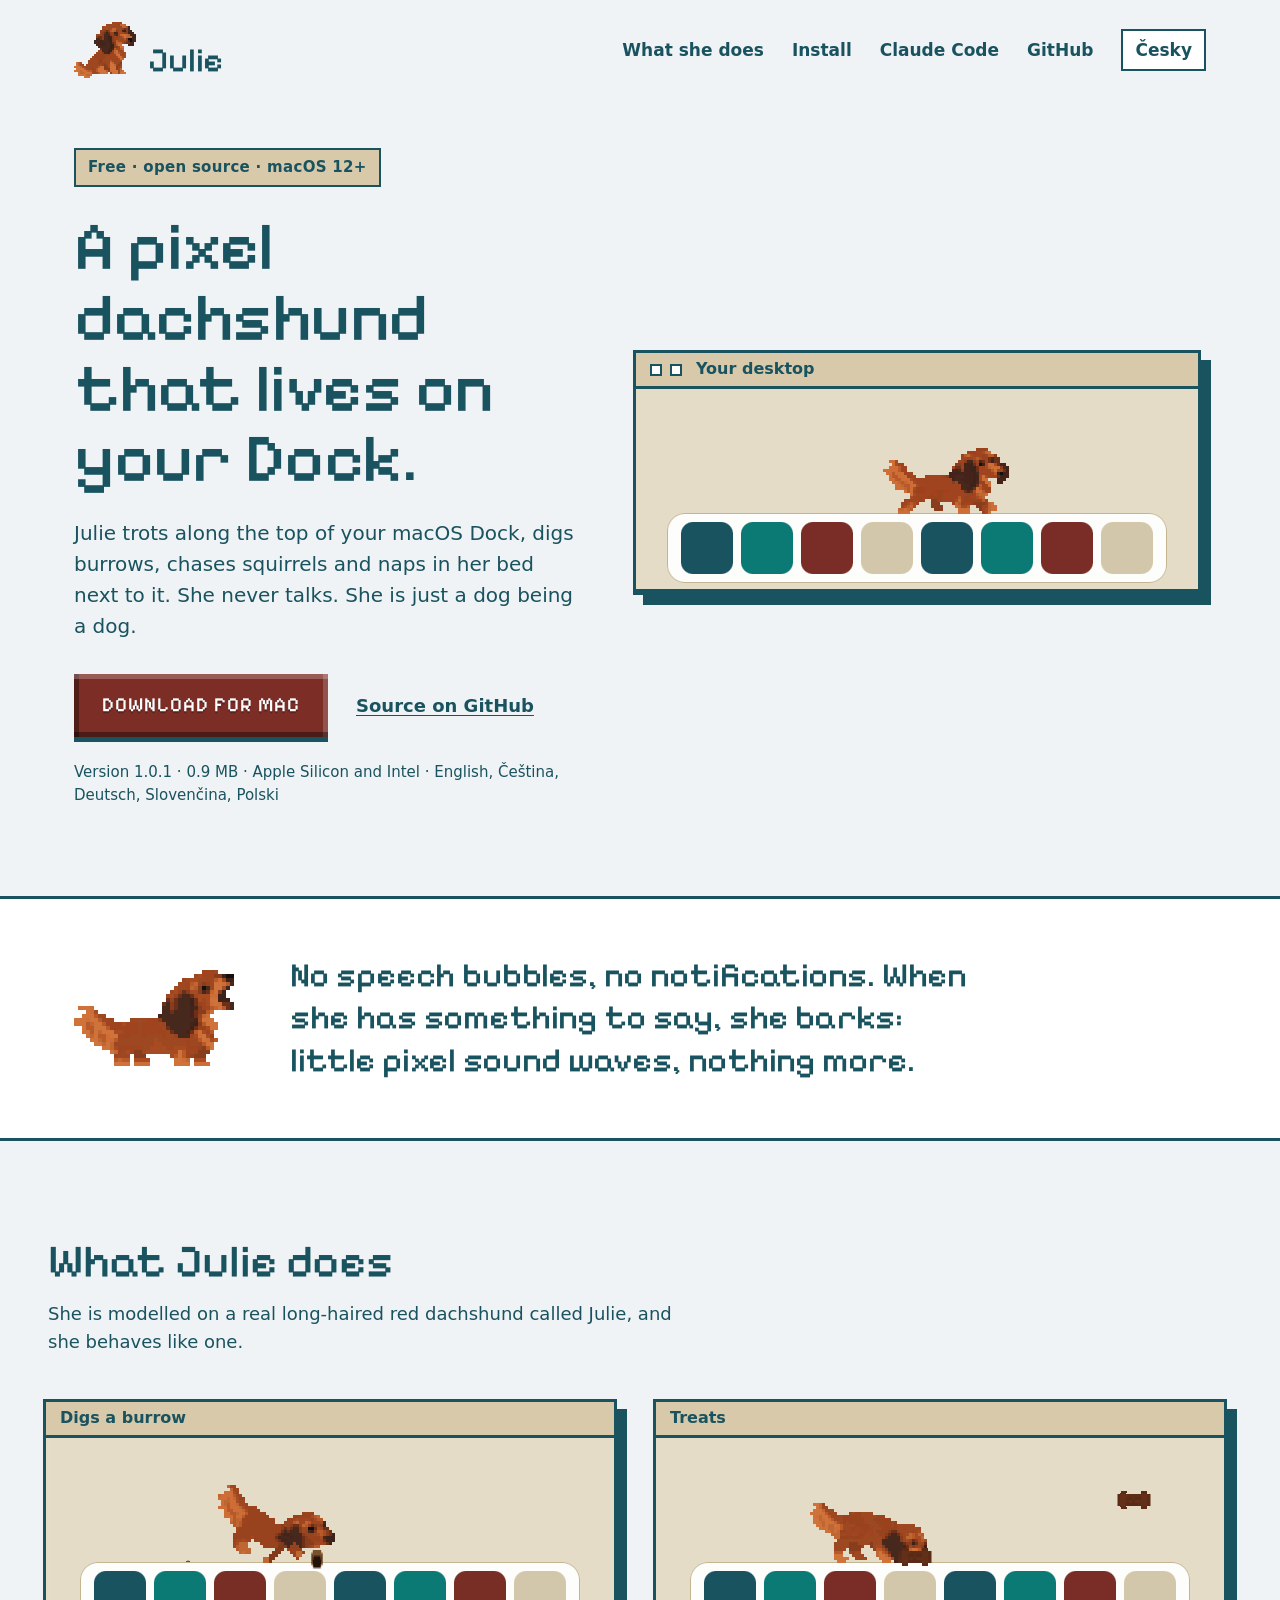
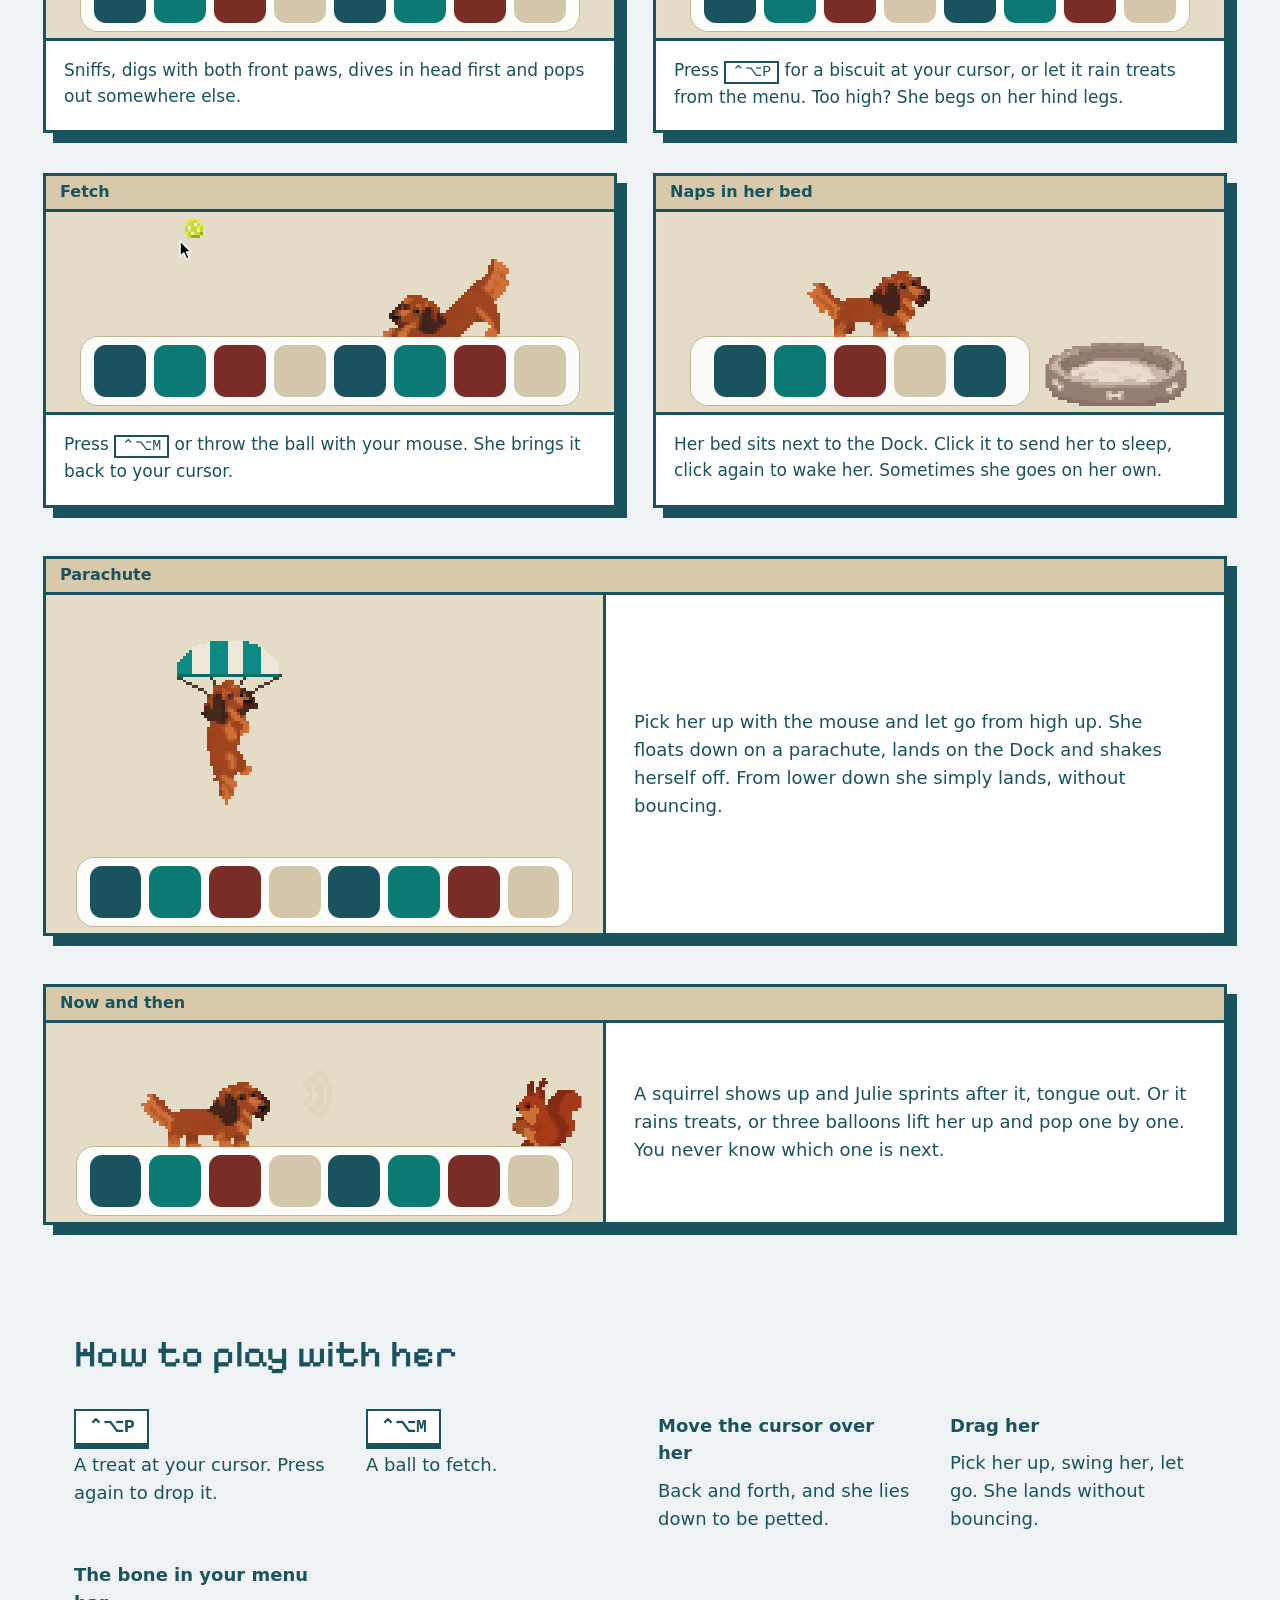
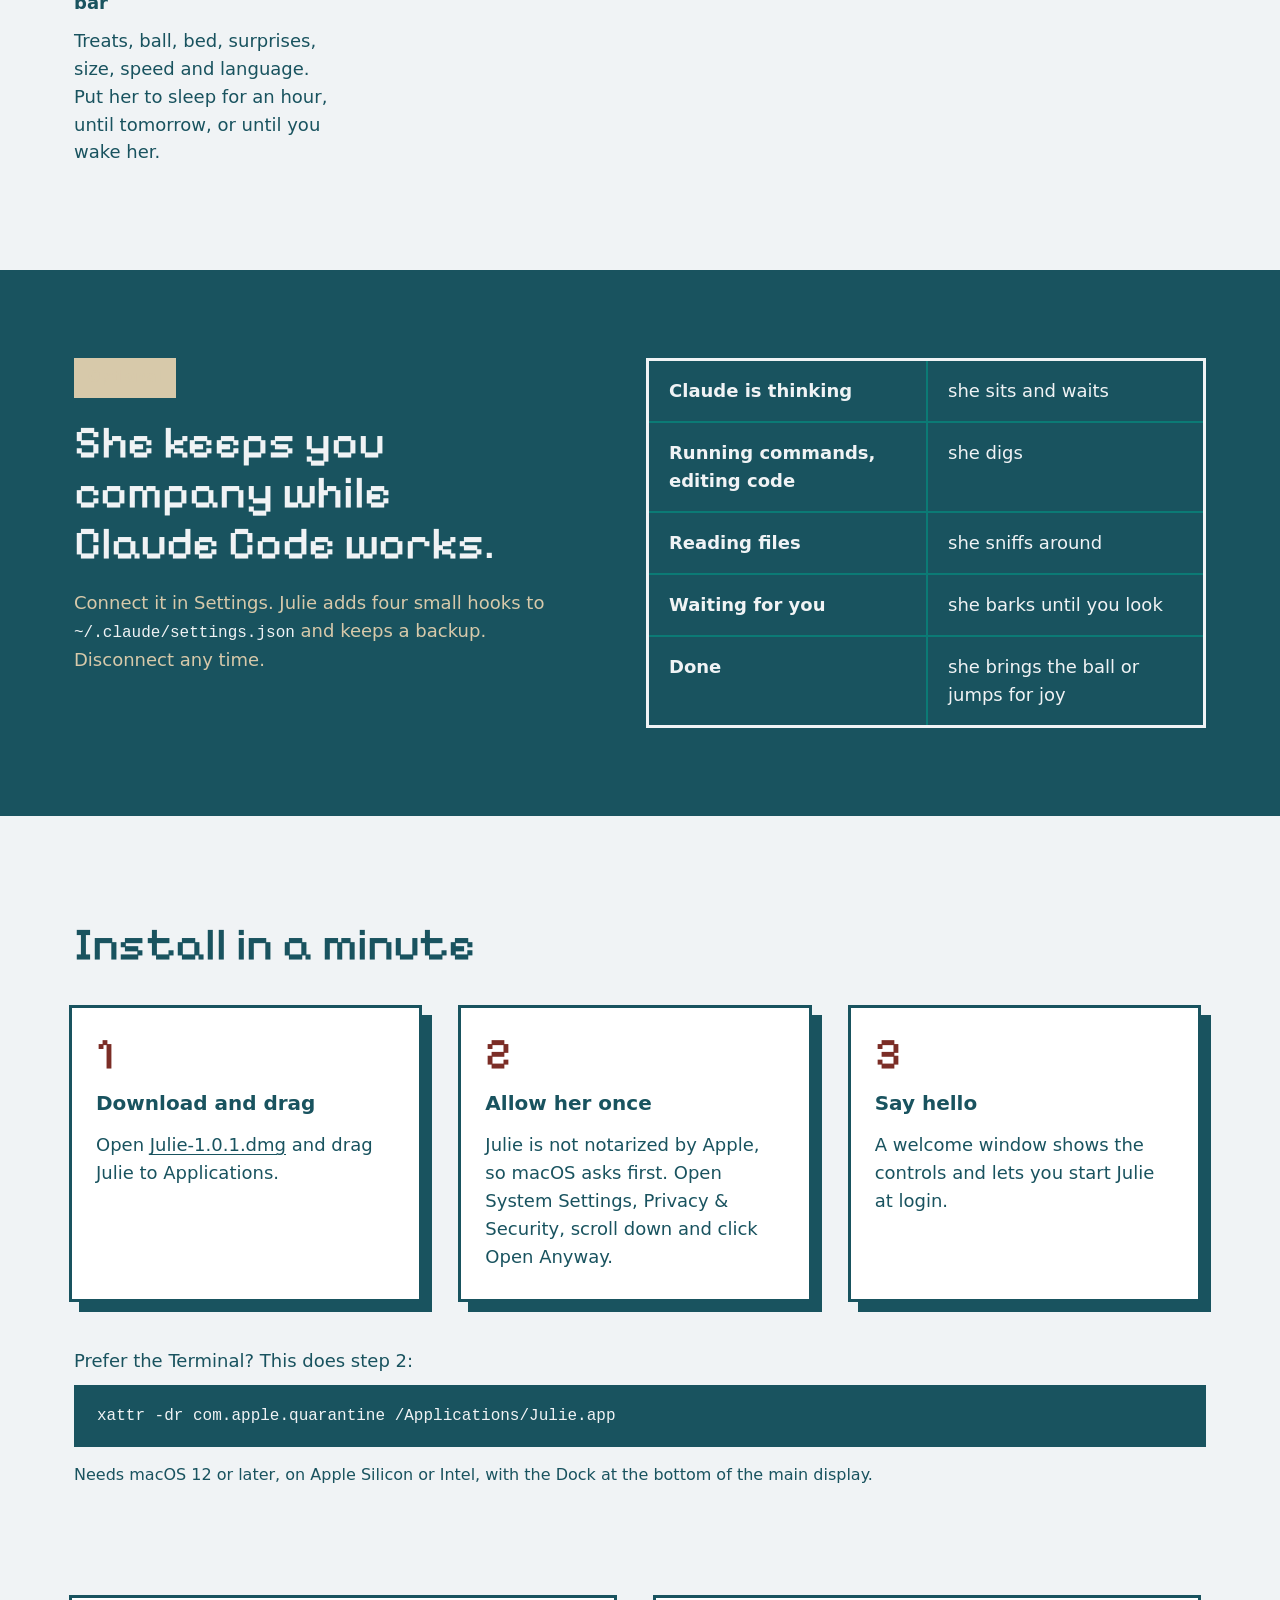
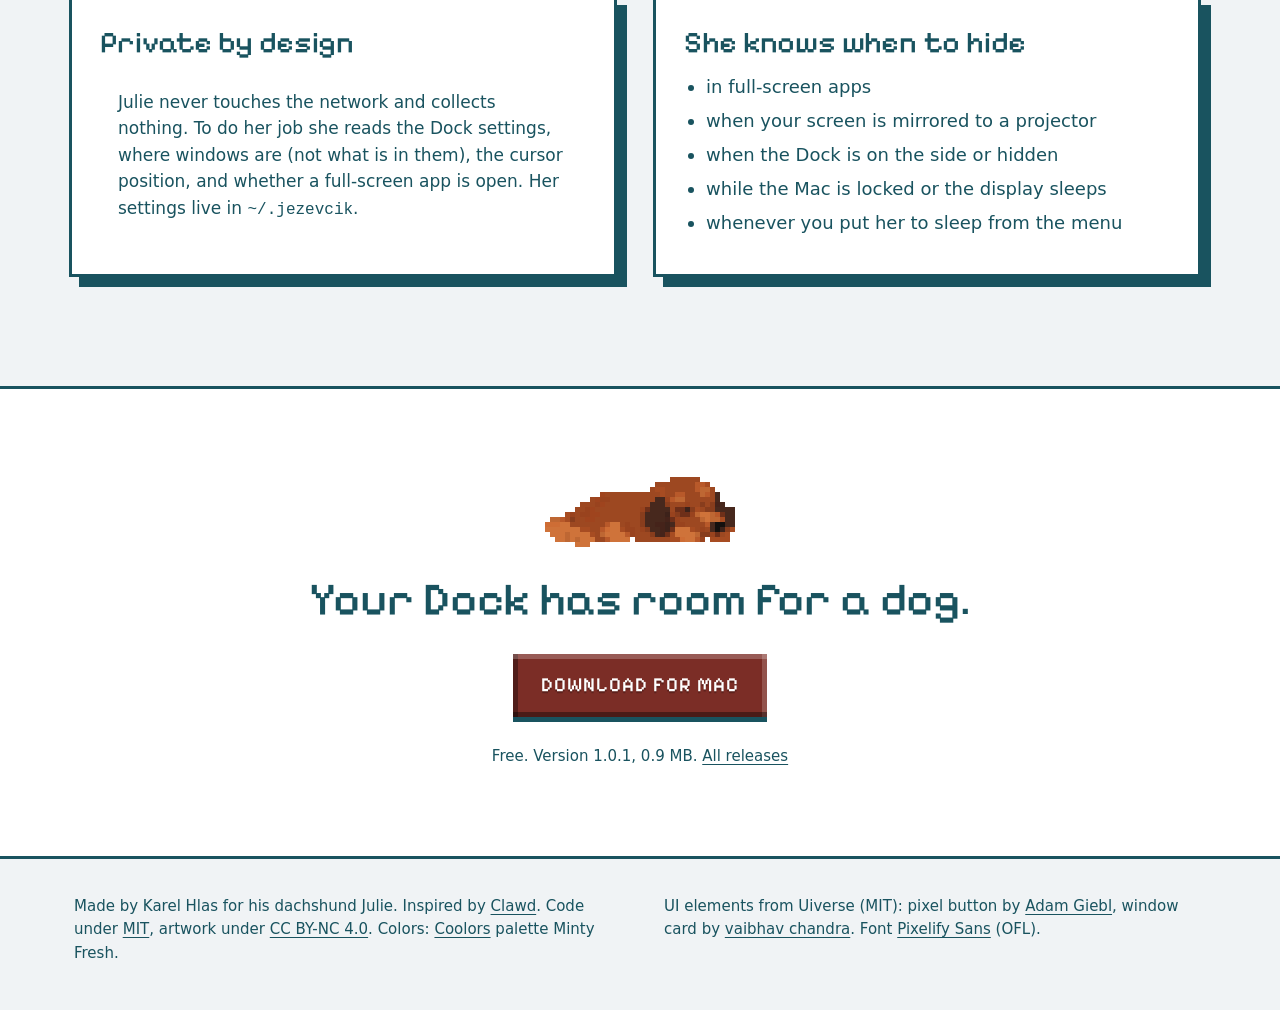
==== docs/index.html @ 5e0a9128 "Web Julie na GitHub Pages: anglicka a ceska stranka v docs/ - docs/index.html (EN) a docs/cs/index.h" ====
<!doctype html>
<html lang="en">
<head>
<meta charset="utf-8">
<meta name="viewport" content="width=device-width, initial-scale=1">
<title>Julie – a free pixel dachshund desktop pet for your Mac Dock</title>
<meta name="description" content="Julie is a free, open-source desktop pet for macOS: a pixel-art dachshund who walks on your Dock, digs burrows, fetches, chases squirrels and naps in her bed. Reacts to Claude Code. 0.9 MB, no network.">
<link rel="canonical" href="https://hlaska18.github.io/Julie/">
<link rel="alternate" hreflang="en" href="https://hlaska18.github.io/Julie/">
<link rel="alternate" hreflang="cs" href="https://hlaska18.github.io/Julie/cs/">
<link rel="alternate" hreflang="x-default" href="https://hlaska18.github.io/Julie/">
<meta name="theme-color" content="#F0F3F5">
<link rel="icon" type="image/png" sizes="32x32" href="img/favicon-32.png">
<link rel="apple-touch-icon" href="img/apple-touch-icon.png">
<meta property="og:type" content="website">
<meta property="og:site_name" content="Julie">
<meta property="og:title" content="Julie – a pixel dachshund that lives on your Dock">
<meta property="og:description" content="A free desktop pet for macOS. She walks on your Dock, digs burrows, fetches and naps in her bed. She never talks.">
<meta property="og:url" content="https://hlaska18.github.io/Julie/">
<meta property="og:image" content="https://hlaska18.github.io/Julie/img/og.png">
<meta property="og:image:width" content="1200">
<meta property="og:image:height" content="630">
<meta property="og:image:alt" content="Julie, a red pixel-art dachshund, standing on a Mac Dock">
<meta property="og:locale" content="en_US">
<meta property="og:locale:alternate" content="cs_CZ">
<meta name="twitter:card" content="summary_large_image">
<link rel="preload" href="fonts/PixelifySans-Medium.ttf" as="font" type="font/ttf" crossorigin>
<link rel="stylesheet" href="styl.css">
<script type="application/ld+json">
{
  "@context": "https://schema.org",
  "@type": "SoftwareApplication",
  "name": "Julie",
  "description": "A free, open-source pixel-art dachshund desktop pet that walks on the macOS Dock.",
  "applicationCategory": "DesktopEnhancementApplication",
  "operatingSystem": "macOS 12 or later",
  "softwareVersion": "1.0.1",
  "fileSize": "0.9 MB",
  "downloadUrl": "https://github.com/hlaska18/Julie/releases/latest/download/Julie-1.0.1.dmg",
  "url": "https://hlaska18.github.io/Julie/",
  "image": "https://hlaska18.github.io/Julie/img/og.png",
  "screenshot": "https://hlaska18.github.io/Julie/ukazky/chuze.png",
  "inLanguage": ["en", "cs", "de", "sk", "pl"],
  "license": "https://opensource.org/licenses/MIT",
  "isAccessibleForFree": true,
  "offers": { "@type": "Offer", "price": "0", "priceCurrency": "USD" },
  "author": { "@type": "Person", "name": "Karel Hlas" },
  "codeRepository": "https://github.com/hlaska18/Julie"
}
</script>
</head>
<body>
<a class="skip" href="#main">Skip to content</a>

<header class="wrap top">
<a class="logo" href="./" aria-label="Julie – home">
<img class="px" src="img/sedi.png" alt="" width="62" height="56">
<span>Julie</span>
</a>
<nav class="nav" aria-label="Main">
<a href="#features">What she does</a>
<a href="#install">Install</a>
<a href="#claude-code">Claude Code</a>
<a href="https://github.com/hlaska18/Julie">GitHub</a>
<a class="lang" href="cs/" hreflang="cs" lang="cs">Česky</a>
</nav>
</header>

<main id="main">

<section class="wrap hero">
<div class="hero-text">
<p class="chip">Free · open source · macOS 12+</p>
<h1>A pixel dachshund that lives on your Dock.</h1>
<p class="lead">Julie trots along the top of your macOS Dock, digs burrows, chases squirrels and naps in her bed next to it. She never talks. She is just a dog being a dog.</p>
<div class="actions">
<a class="px-btn" href="https://github.com/hlaska18/Julie/releases/latest/download/Julie-1.0.1.dmg">Download for Mac</a>
<a href="https://github.com/hlaska18/Julie"><b>Source on GitHub</b></a>
</div>
<p class="meta">Version 1.0.1 · 0.9 MB · Apple Silicon and Intel · English, Čeština, Deutsch, Slovenčina, Polski</p>
</div>
<div class="hero-art">
<div class="win">
<div class="bar"><i></i><i></i><span>Your desktop</span></div>
<div class="shot">
<picture>
<source srcset="ukazky/chuze.png" media="(prefers-reduced-motion: reduce)">
<img class="px" src="ukazky/chuze.gif" width="560" height="200" alt="Julie, a red pixel-art dachshund, walks along the top of the Dock, sniffs, barks, sits and stretches">
</picture>
</div>
</div>
</div>
</section>

<section class="strip" aria-label="She never talks">
<div class="wrap">
<img class="px" src="img/stekot.png" alt="" width="160" height="96">
<p>No speech bubbles, no notifications. When she has something to say, she barks: little pixel sound waves, nothing more.</p>
</div>
</section>

<section id="features" class="wrap wide features">
<h2>What Julie does</h2>
<p class="intro">She is modelled on a real long-haired red dachshund called Julie, and she behaves like one.</p>

<div class="grid2">
<article class="win">
<h3 class="bar">Digs a burrow</h3>
<div class="shot">
<picture>
<source srcset="ukazky/nora.png" media="(prefers-reduced-motion: reduce)">
<img class="px" src="ukazky/nora.gif" width="560" height="200" loading="lazy" alt="Julie sniffs the Dock, digs a hole, dives in head first and comes out of a new hole further along">
</picture>
</div>
<p>Sniffs, digs with both front paws, dives in head first and pops out somewhere else.</p>
</article>

<article class="win">
<h3 class="bar">Treats</h3>
<div class="shot">
<picture>
<source srcset="ukazky/pamlsky.png" media="(prefers-reduced-motion: reduce)">
<img class="px" src="ukazky/pamlsky.gif" width="560" height="200" loading="lazy" alt="Bone-shaped dog biscuits fall onto the Dock and Julie runs from one to the next, eating them">
</picture>
</div>
<p>Press <kbd>⌃⌥P</kbd> for a biscuit at your cursor, or let it rain treats from the menu. Too high? She begs on her hind legs.</p>
</article>

<article class="win">
<h3 class="bar">Fetch</h3>
<div class="shot">
<picture>
<source srcset="ukazky/micek.png" media="(prefers-reduced-motion: reduce)">
<img class="px" src="ukazky/micek.gif" width="560" height="200" loading="lazy" alt="A tennis ball is thrown from the cursor; Julie bows to play, chases it and carries it back under the cursor">
</picture>
</div>
<p>Press <kbd>⌃⌥M</kbd> or throw the ball with your mouse. She brings it back to your cursor.</p>
</article>

<article class="win">
<h3 class="bar">Naps in her bed</h3>
<div class="shot">
<picture>
<source srcset="ukazky/pelisek.png" media="(prefers-reduced-motion: reduce)">
<img class="px" src="ukazky/pelisek.gif" width="560" height="200" loading="lazy" alt="Julie walks to her bed next to the Dock, sniffs it, turns, jumps in, curls up and later hops out and stretches">
</picture>
</div>
<p>Her bed sits next to the Dock. Click it to send her to sleep, click again to wake her. Sometimes she goes on her own.</p>
</article>
</div>

<article class="win row">
<h3 class="bar">Parachute</h3>
<div class="inner">
<div class="shot">
<picture>
<source srcset="ukazky/padak.png" media="(prefers-reduced-motion: reduce)">
<img class="px" src="ukazky/padak.gif" width="560" height="340" loading="lazy" alt="Julie floats down on a striped parachute, lands on the Dock and shakes herself off">
</picture>
</div>
<p>Pick her up with the mouse and let go from high up. She floats down on a parachute, lands on the Dock and shakes herself off. From lower down she simply lands, without bouncing.</p>
</div>
</article>

<article class="win row">
<h3 class="bar">Now and then</h3>
<div class="inner">
<div class="shot">
<picture>
<source srcset="ukazky/veverka.png" media="(prefers-reduced-motion: reduce)">
<img class="px" src="ukazky/veverka.gif" width="560" height="200" loading="lazy" alt="A squirrel appears at the end of the Dock; Julie barks and sprints after it with her tongue out">
</picture>
</div>
<p>A squirrel shows up and Julie sprints after it, tongue out. Or it rains treats, or three balloons lift her up and pop one by one. You never know which one is next.</p>
</div>
</article>
</section>

<section class="wrap play" aria-labelledby="play">
<h2 id="play">How to play with her</h2>
<dl class="keys">
<div><dt><kbd>⌃⌥P</kbd></dt><dd>A treat at your cursor. Press again to drop it.</dd></div>
<div><dt><kbd>⌃⌥M</kbd></dt><dd>A ball to fetch.</dd></div>
<div><dt>Move the cursor over her</dt><dd>Back and forth, and she lies down to be petted.</dd></div>
<div><dt>Drag her</dt><dd>Pick her up, swing her, let go. She lands without bouncing.</dd></div>
<div><dt>The bone in your menu bar</dt><dd>Treats, ball, bed, surprises, size, speed and language. Put her to sleep for an hour, until tomorrow, or until you wake her.</dd></div>
</dl>
</section>

<section id="claude-code" class="claude">
<div class="wrap">
<div class="text">
<p class="chip">Optional</p>
<h2>She keeps you company while Claude Code works.</h2>
<p>Connect it in Settings. Julie adds four small hooks to <code>~/.claude/settings.json</code> and keeps a backup. Disconnect any time.</p>
</div>
<dl>
<dt>Claude is thinking</dt><dd>she sits and waits</dd>
<dt>Running commands, editing code</dt><dd>she digs</dd>
<dt>Reading files</dt><dd>she sniffs around</dd>
<dt>Waiting for you</dt><dd>she barks until you look</dd>
<dt>Done</dt><dd>she brings the ball or jumps for joy</dd>
</dl>
</div>
</section>

<section id="install" class="wrap install">
<h2>Install in a minute</h2>
<ol class="steps">
<li class="win"><b>1</b><strong>Download and drag</strong><span>Open <a href="https://github.com/hlaska18/Julie/releases/latest/download/Julie-1.0.1.dmg">Julie-1.0.1.dmg</a> and drag Julie to Applications.</span></li>
<li class="win"><b>2</b><strong>Allow her once</strong><span>Julie is not notarized by Apple, so macOS asks first. Open System Settings, Privacy &amp; Security, scroll down and click Open Anyway.</span></li>
<li class="win"><b>3</b><strong>Say hello</strong><span>A welcome window shows the controls and lets you start Julie at login.</span></li>
</ol>
<p class="note">Prefer the Terminal? This does step 2:</p>
<pre><code>xattr -dr com.apple.quarantine /Applications/Julie.app</code></pre>
<p class="small">Needs macOS 12 or later, on Apple Silicon or Intel, with the Dock at the bottom of the main display.</p>
</section>

<section class="wrap facts" aria-label="Privacy and hiding">
<div class="win">
<h2>Private by design</h2>
<p>Julie never touches the network and collects nothing. To do her job she reads the Dock settings, where windows are (not what is in them), the cursor position, and whether a full-screen app is open. Her settings live in <code>~/.jezevcik</code>.</p>
</div>
<div class="win">
<h2>She knows when to hide</h2>
<ul>
<li>in full-screen apps</li>
<li>when your screen is mirrored to a projector</li>
<li>when the Dock is on the side or hidden</li>
<li>while the Mac is locked or the display sleeps</li>
<li>whenever you put her to sleep from the menu</li>
</ul>
</div>
</section>

<section class="final" aria-labelledby="final">
<div class="wrap">
<img class="px" src="img/spi.png" alt="" width="190" height="70">
<h2 id="final">Your Dock has room for a dog.</h2>
<a class="px-btn" href="https://github.com/hlaska18/Julie/releases/latest/download/Julie-1.0.1.dmg">Download for Mac</a>
<p>Free. Version 1.0.1, 0.9 MB. <a href="https://github.com/hlaska18/Julie/releases">All releases</a></p>
</div>
</section>

</main>

<footer>
<div class="wrap">
<p>Made by Karel Hlas for his dachshund Julie. Inspired by <a href="https://github.com/zlaxrr/clawd-pet">Clawd</a>. Code under <a href="https://github.com/hlaska18/Julie/blob/main/LICENSE">MIT</a>, artwork under <a href="https://github.com/hlaska18/Julie/blob/main/art/LICENSE">CC BY-NC 4.0</a>. Colors: <a href="https://coolors.co">Coolors</a> palette Minty Fresh.</p>
<p>UI elements from Uiverse (MIT): pixel button by <a href="https://uiverse.io/adamgiebl/young-crab-50">Adam Giebl</a>, window card by <a href="https://uiverse.io/vaibhavchandranv/swift-ladybug-51">vaibhav chandra</a>. Font <a href="https://github.com/eifetx/Pixelify-Sans">Pixelify Sans</a> (OFL).</p>
</div>
</footer>
</body>
</html>
---- docs/styl.css ----
/* Julie – web (GitHub Pages). Barvy: paleta Minty Fresh z coolors.co.
   Pixelové tlačítko podle „young-crab-50“ od Adama Giebla, okna podle „swift-ladybug-51“
   od vaibhava chandry (obojí Uiverse.io, licence MIT). */
@font-face {
  font-family: "Pixelify Sans";
  src: url("fonts/PixelifySans-Medium.ttf") format("truetype");
  font-weight: 400 700;
  font-display: swap;
}
:root {
  --ground: #F0F3F5;
  --paper: #FFFFFF;
  --ink: #19535F;
  --accent: #7B2D26;
  --sand: #D7C9AA;
  --scene: #E6DDC8;
  --teal: #0B7A75;
  --band-ink: #F0F3F5;
  --pixel: "Pixelify Sans", ui-monospace, Menlo, monospace;
  --text: -apple-system, BlinkMacSystemFont, "Segoe UI", system-ui, Roboto, sans-serif;
  --mono: ui-monospace, "SF Mono", Menlo, Consolas, monospace;
}
* { box-sizing: border-box; }
html { scroll-behavior: smooth; }
body {
  margin: 0;
  background: var(--ground);
  color: var(--ink);
  font-family: var(--text);
  font-size: 18px;
  line-height: 1.55;
  -webkit-text-size-adjust: 100%;
}
a { color: var(--ink); text-underline-offset: 3px; }
a:hover { color: var(--accent); }
:focus-visible { outline: 3px solid var(--accent); outline-offset: 3px; }
img { max-width: 100%; }
.px { image-rendering: pixelated; image-rendering: crisp-edges; display: block; }
.wrap { max-width: 1180px; margin: 0 auto; padding-left: 24px; padding-right: 24px; }
.wide { max-width: 1232px; }
.pixel { font-family: var(--pixel); font-weight: 700; }
.skip { position: absolute; left: -9999px; top: 8px; background: var(--paper); padding: 8px 14px; border: 3px solid var(--ink); z-index: 10; }
.skip:focus { left: 8px; }

/* hlavička */
.top { display: flex; flex-wrap: wrap; align-items: center; justify-content: space-between; gap: 16px 32px; padding-top: 22px; padding-bottom: 22px; }
.logo { display: flex; align-items: flex-end; gap: 12px; text-decoration: none; }
.logo span { font-family: var(--pixel); font-size: 34px; line-height: 1; }
.nav { display: flex; flex-wrap: wrap; align-items: center; gap: 8px 28px; font-weight: 700; font-size: 17px; }
.nav a { text-decoration: none; }
.nav .lang { padding: 6px 12px; border: 2px solid var(--ink); background: var(--paper); }

/* úvod */
.hero { display: flex; flex-wrap: wrap; align-items: center; gap: 56px; padding-top: 48px; padding-bottom: 88px; }
.hero-text { flex: 1 1 420px; min-width: 0; display: flex; flex-direction: column; gap: 24px; }
.hero-art { flex: 1 1 480px; min-width: 0; }
.chip { margin: 0; align-self: flex-start; padding: 6px 12px; background: var(--sand); color: var(--ink); border: 2px solid var(--ink); font-weight: 700; font-size: 15px; letter-spacing: 0.3px; }
h1 { margin: 0; font-family: var(--pixel); font-weight: 700; font-size: clamp(40px, 6vw, 68px); line-height: 1.04; letter-spacing: -0.5px; text-wrap: balance; }
.lead { margin: 0; max-width: 34em; font-size: 20px; text-wrap: pretty; }
.actions { display: flex; flex-wrap: wrap; align-items: center; gap: 20px 28px; padding-top: 8px; }
.meta { margin: 0; font-size: 15px; }

/* pixelové tlačítko (Adam Giebl, Uiverse.io, MIT) */
a.px-btn, a.px-btn:hover { color: #fff; text-decoration: none; }
.px-btn {
  position: relative; z-index: 1; display: inline-flex; align-items: center; justify-content: center;
  padding: 16px 28px; background-color: var(--accent); color: #fff; text-shadow: 0 2px 0 rgb(0 0 0 / 25%);
  font-family: var(--pixel); font-weight: 700; font-size: 20px; letter-spacing: 1px; text-transform: uppercase;
  user-select: none; cursor: pointer; transition: all .7s cubic-bezier(0,.8,.26,.99);
}
.px-btn::before {
  position: absolute; pointer-events: none; inset: 0; content: ""; z-index: -1; background-color: var(--accent);
  box-shadow: 0 -5px rgb(0 0 0 / 40%) inset, 0 5px rgb(255 255 255 / 22%) inset, -5px 0 rgb(255 255 255 / 18%) inset, 5px 0 rgb(0 0 0 / 35%) inset;
  transition: .7s cubic-bezier(0,.8,.26,.99);
}
.px-btn::after { position: absolute; pointer-events: none; inset: 0; content: ""; box-shadow: 0 5px 0 0 var(--ink); transition: .7s cubic-bezier(0,.8,.26,.99); }
.px-btn:active { transform: translateY(5px); }
.px-btn:active::after { box-shadow: 0 0 0 0 var(--ink); }

/* okno s ostrým stínem (vaibhav chandra, Uiverse.io, MIT) */
.win { background: var(--paper); border: 3px solid var(--ink); box-shadow: 10px 10px 0 var(--ink); translate: -5px -5px; transition: all .3s ease; overflow: hidden; }
.win:hover { translate: 0 0; box-shadow: 5px 5px 0 var(--ink); }
.bar { margin: 0; min-height: 36px; display: flex; align-items: center; gap: 8px; padding: 0 14px; background: var(--sand); border-bottom: 3px solid var(--ink); font-size: 16px; font-weight: 700; }
.bar i { width: 12px; height: 12px; border: 2px solid var(--ink); background: var(--paper); }
.bar i + span { margin-left: 6px; }
.shot { background: var(--scene); }
.shot img { width: 100%; max-width: 560px; height: auto; margin: 0 auto; }
.win > .shot { border-bottom: 3px solid var(--ink); }
.win > p { margin: 0; padding: 16px 18px 20px; font-size: 17px; }
kbd { font-family: var(--mono); font-size: 15px; padding: 1px 6px; border: 2px solid var(--ink); background: var(--paper); white-space: nowrap; }

/* pruh „nemluví“ */
.strip { background: var(--paper); border-top: 3px solid var(--ink); border-bottom: 3px solid var(--ink); }
.strip .wrap { display: flex; flex-wrap: wrap; align-items: center; gap: 32px 56px; padding-top: 56px; padding-bottom: 56px; }
.strip p { margin: 0; flex: 1 1 420px; font-family: var(--pixel); font-weight: 500; font-size: clamp(24px, 3vw, 34px); line-height: 1.25; text-wrap: balance; }

/* sekce */
section h2 { margin: 0 0 12px; font-family: var(--pixel); font-weight: 700; font-size: clamp(32px, 4vw, 46px); line-height: 1.1; text-wrap: balance; }
.intro { margin: 0 0 48px; max-width: 36em; }
.features { padding-top: 96px; padding-bottom: 40px; }
.grid2 { display: grid; grid-template-columns: repeat(auto-fit, minmax(min(520px, 100%), 1fr)); gap: 40px 36px; }
.row { margin-top: 48px; }
.row .inner { display: flex; flex-wrap: wrap; align-items: stretch; }
.row .shot { flex: 0 1 560px; min-width: 0; border-right: 3px solid var(--ink); }
.row p { margin: 0; flex: 1 1 320px; padding: 28px; font-size: 18px; align-self: center; }

.play { padding-top: 64px; padding-bottom: 104px; }
.play h2 { font-size: clamp(28px, 3.4vw, 38px); margin-bottom: 36px; }
.keys { margin: 0; display: grid; grid-template-columns: repeat(auto-fit, minmax(min(250px, 100%), 1fr)); gap: 28px 36px; }
.keys div { display: flex; flex-direction: column; gap: 10px; }
.keys dt { font-weight: 700; }
.keys dt kbd { font-size: 18px; padding: 6px 12px; box-shadow: 0 4px 0 var(--ink); }
.keys dd { margin: 0; }

.claude { background: var(--ink); color: var(--band-ink); }
.claude .wrap { display: flex; flex-wrap: wrap; gap: 48px 72px; padding-top: 88px; padding-bottom: 88px; }
.claude .text { flex: 1 1 380px; min-width: 0; display: flex; flex-direction: column; gap: 20px; }
.claude .chip { border-color: var(--sand); }
.claude h2 { margin: 0; }
.claude p { margin: 0; color: var(--sand); }
.claude code { font-family: var(--mono); font-size: 16px; color: var(--band-ink); }
.claude dl { flex: 1 1 440px; min-width: 0; margin: 0; display: grid; grid-template-columns: minmax(0, 1fr) minmax(0, 1fr); border: 3px solid var(--band-ink); }
.claude dt, .claude dd { margin: 0; padding: 16px 20px; border-bottom: 2px solid var(--teal); }
.claude dt { font-weight: 700; }
.claude dd { border-left: 2px solid var(--teal); }
.claude dt:nth-last-of-type(1), .claude dd:last-of-type { border-bottom: 0; }

.install { padding-top: 104px; padding-bottom: 64px; }
.install h2 { margin-bottom: 40px; }
.steps { margin: 0; padding: 0; list-style: none; display: grid; grid-template-columns: repeat(auto-fit, minmax(min(320px, 100%), 1fr)); gap: 40px 36px; }
.steps li { padding: 24px 24px 28px; display: flex; flex-direction: column; gap: 12px; }
.steps b { font-family: var(--pixel); font-size: 44px; line-height: 1; color: var(--accent); }
.steps strong { font-size: 20px; }
.install .note { margin: 40px 0 10px; }
pre { margin: 0; padding: 16px 20px; background: var(--ink); color: var(--band-ink); font-family: var(--mono); font-size: 16px; overflow-x: auto; border: 3px solid var(--ink); }
.install .small { margin: 16px 0 0; font-size: 16px; }

.facts { display: grid; grid-template-columns: repeat(auto-fit, minmax(min(420px, 100%), 1fr)); gap: 40px 36px; padding-top: 48px; padding-bottom: 104px; }
.facts .win { padding: 28px 28px 32px; }
.facts h2 { font-size: 30px; margin-bottom: 14px; }
.facts p { margin: 0; }
.facts code { font-family: var(--mono); font-size: 16px; }
.facts ul { margin: 0; padding-left: 22px; display: flex; flex-direction: column; gap: 6px; }

.final { background: var(--paper); border-top: 3px solid var(--ink); }
.final .wrap { display: flex; flex-direction: column; align-items: center; gap: 28px; text-align: center; padding-top: 88px; padding-bottom: 88px; }
.final h2 { margin: 0; }
.final p { margin: 0; font-size: 15px; }

footer { border-top: 3px solid var(--ink); }
footer .wrap { display: flex; flex-wrap: wrap; justify-content: space-between; gap: 20px 48px; padding-top: 36px; padding-bottom: 48px; font-size: 15px; }
footer p { margin: 0; flex: 1 1 320px; }

@media (prefers-reduced-motion: reduce) {
  html { scroll-behavior: auto; }
  .win, .px-btn, .px-btn::before, .px-btn::after { transition: none; }
}
@media (max-width: 600px) {
  body { font-size: 17px; }
  .hero { padding-top: 24px; padding-bottom: 64px; gap: 40px; }
  .win { box-shadow: 6px 6px 0 var(--ink); translate: -3px -3px; }
  .row .shot { border-right: 0; border-bottom: 3px solid var(--ink); }
  .claude dl { grid-template-columns: minmax(0, 1fr); }
  .claude dd { border-left: 0; padding-top: 0; }
  .claude dt { border-bottom: 0; padding-bottom: 4px; }
}
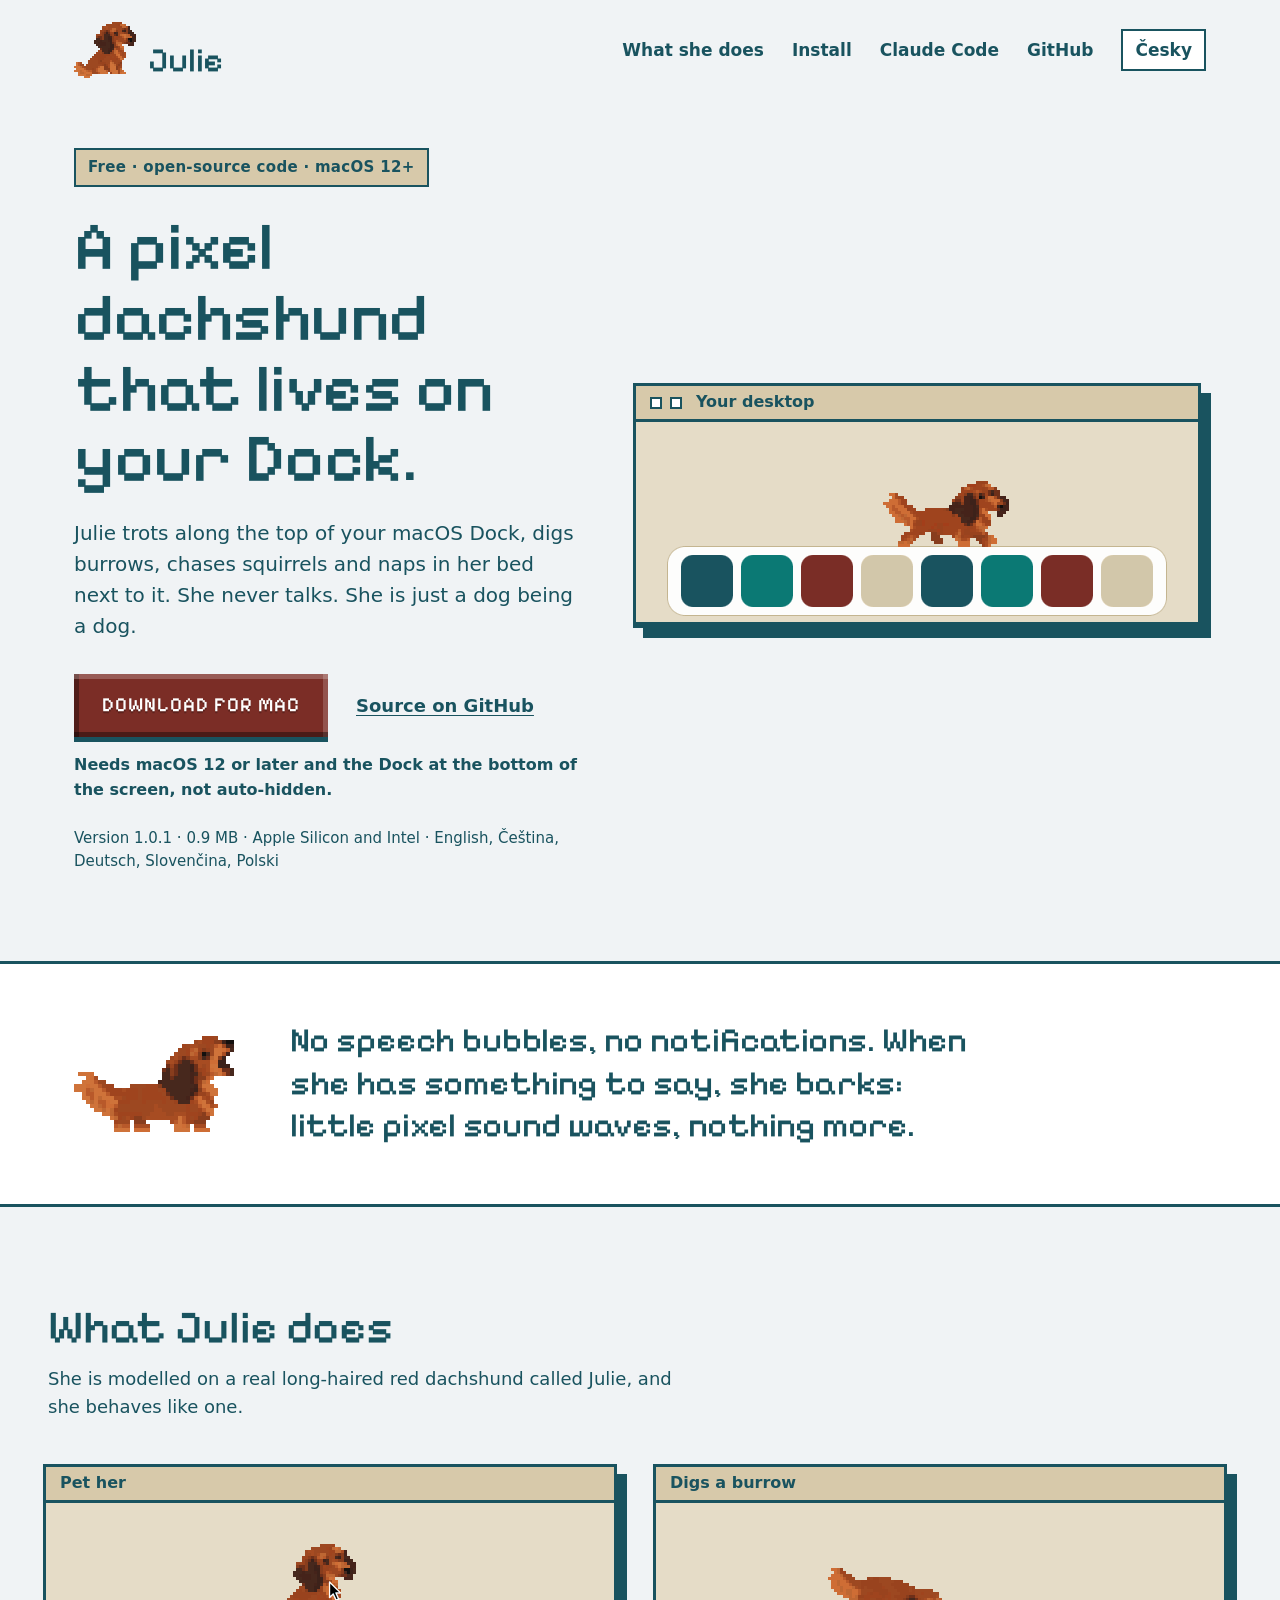
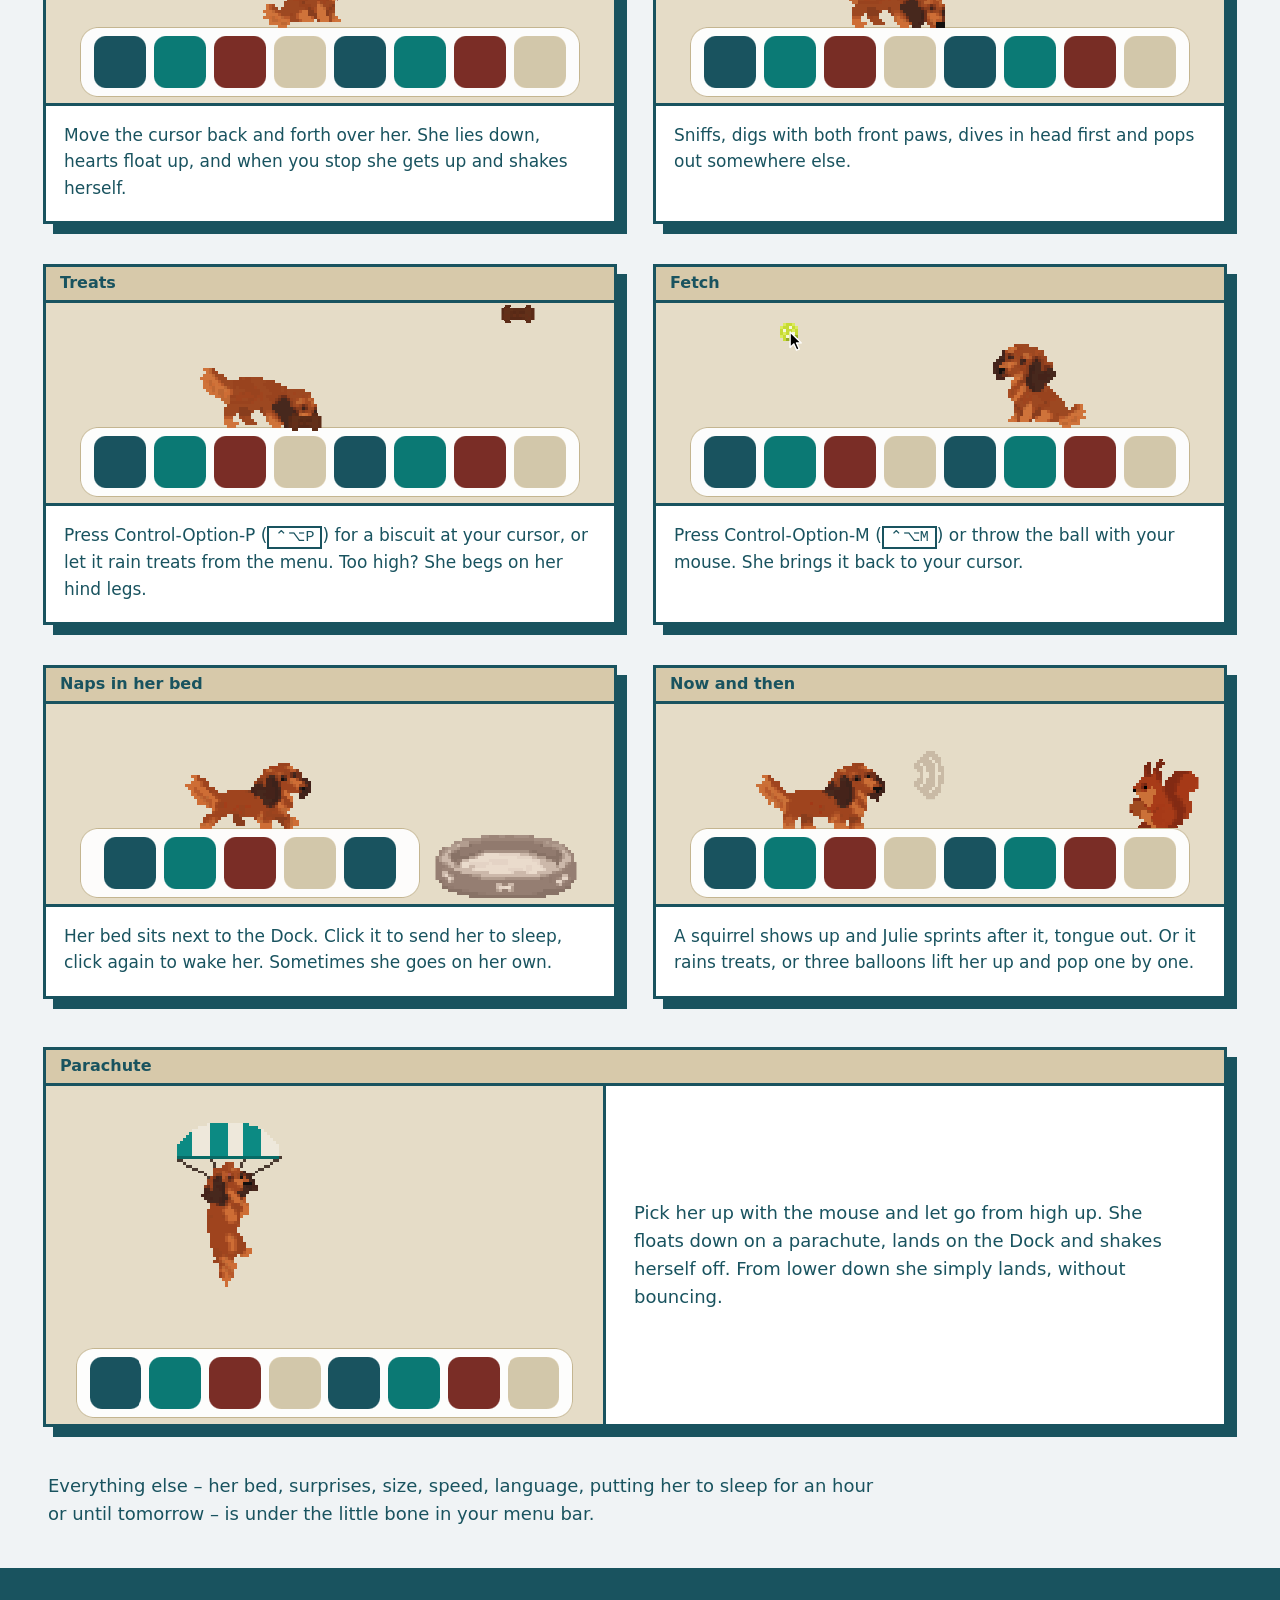
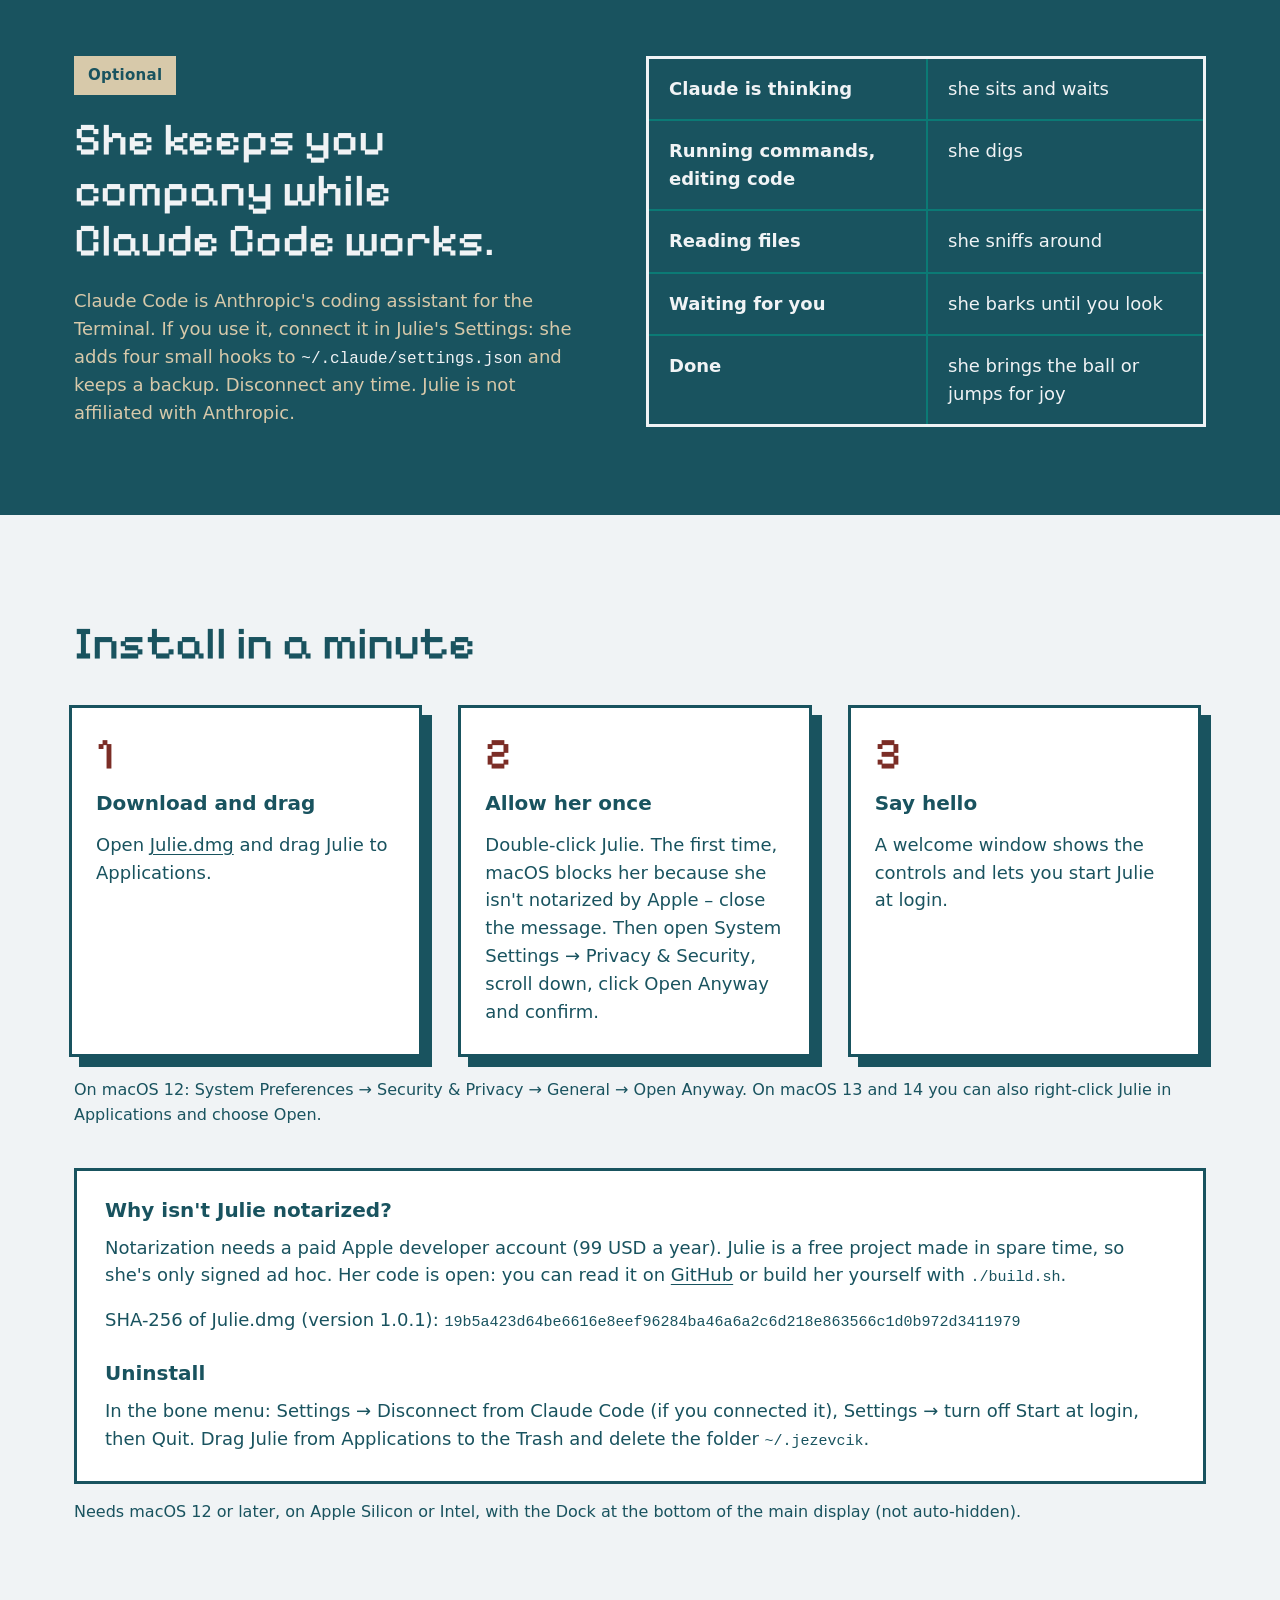
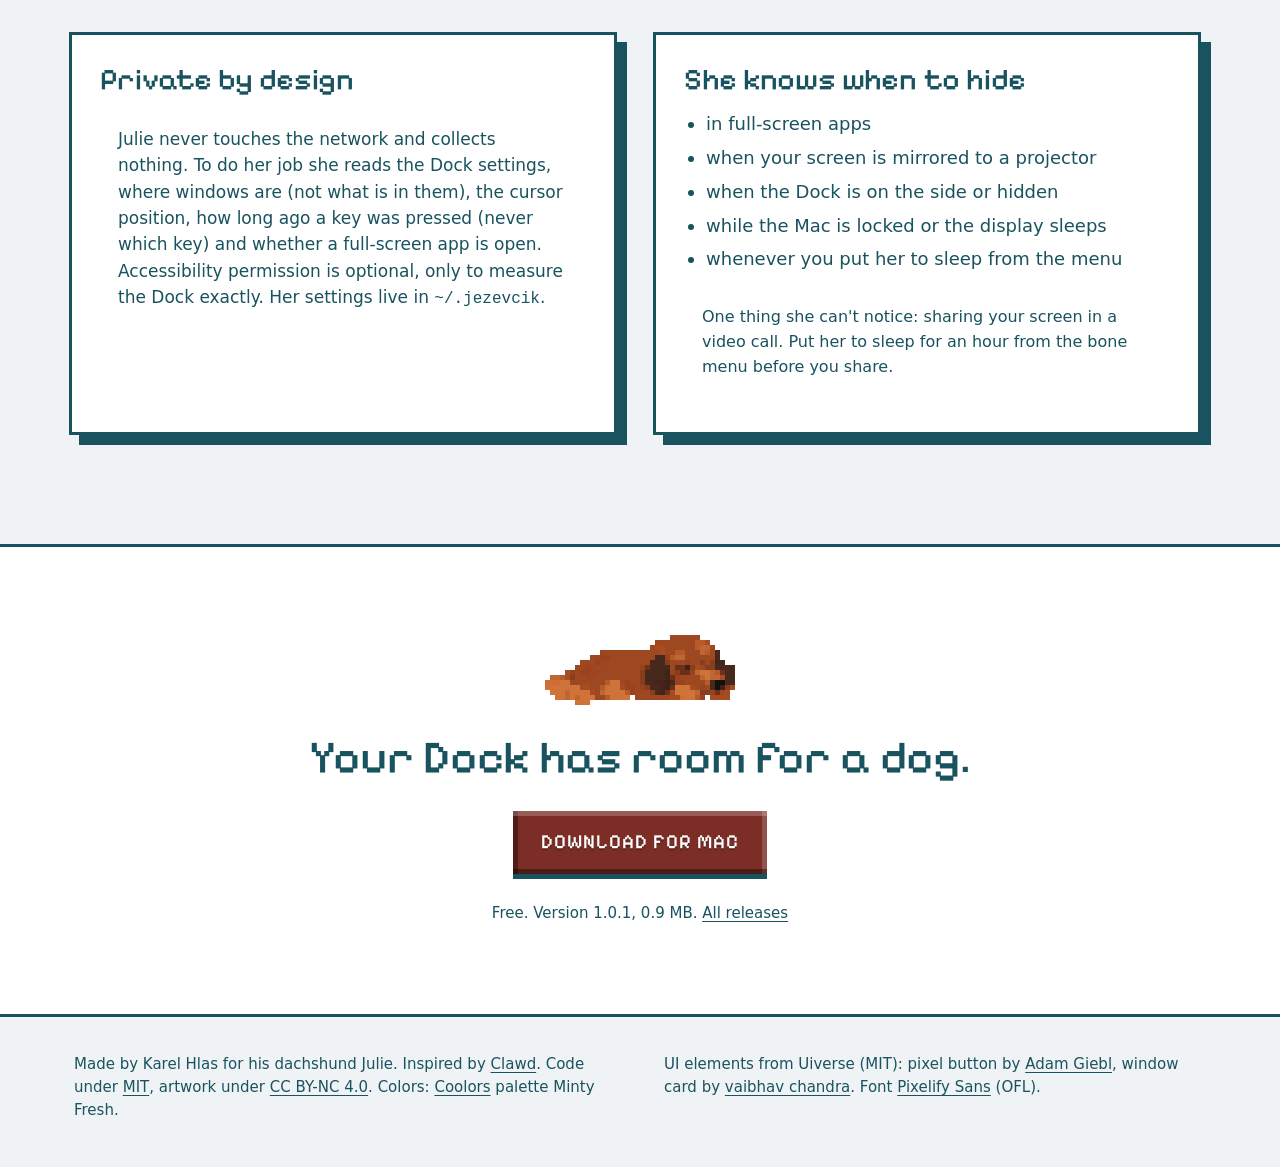
==== commit 350b3b75: "Web podle rady a Codexu: staly odkaz Julie.dmg, instalace, hlazeni - odkazy ke stazeni (tlacitka, in" ====
--- a/docs/index.html
+++ b/docs/index.html
@@ -31,12 +31,12 @@
   "@context": "https://schema.org",
   "@type": "SoftwareApplication",
   "name": "Julie",
-  "description": "A free, open-source pixel-art dachshund desktop pet that walks on the macOS Dock.",
+  "description": "A free pixel-art dachshund desktop pet with open-source code that walks on the macOS Dock.",
   "applicationCategory": "DesktopEnhancementApplication",
   "operatingSystem": "macOS 12 or later",
   "softwareVersion": "1.0.1",
   "fileSize": "0.9 MB",
-  "downloadUrl": "https://github.com/hlaska18/Julie/releases/latest/download/Julie-1.0.1.dmg",
+  "downloadUrl": "https://github.com/hlaska18/Julie/releases/latest/download/Julie.dmg",
   "url": "https://hlaska18.github.io/Julie/",
   "image": "https://hlaska18.github.io/Julie/img/og.png",
   "screenshot": "https://hlaska18.github.io/Julie/ukazky/chuze.png",
@@ -44,8 +44,7 @@
   "license": "https://opensource.org/licenses/MIT",
   "isAccessibleForFree": true,
   "offers": { "@type": "Offer", "price": "0", "priceCurrency": "USD" },
-  "author": { "@type": "Person", "name": "Karel Hlas" },
-  "codeRepository": "https://github.com/hlaska18/Julie"
+  "author": { "@type": "Person", "name": "Karel Hlas" }
 }
 </script>
 </head>
@@ -70,13 +69,15 @@
 
 <section class="wrap hero">
 <div class="hero-text">
-<p class="chip">Free · open source · macOS 12+</p>
+<p class="chip">Free · open-source code · macOS 12+</p>
 <h1>A pixel dachshund that lives on your Dock.</h1>
 <p class="lead">Julie trots along the top of your macOS Dock, digs burrows, chases squirrels and naps in her bed next to it. She never talks. She is just a dog being a dog.</p>
+<p class="jen-mac">Julie is a Mac app. Open this page on your Mac to download her.</p>
 <div class="actions">
-<a class="px-btn" href="https://github.com/hlaska18/Julie/releases/latest/download/Julie-1.0.1.dmg">Download for Mac</a>
+<a class="px-btn" href="https://github.com/hlaska18/Julie/releases/latest/download/Julie.dmg">Download for Mac</a>
 <a href="https://github.com/hlaska18/Julie"><b>Source on GitHub</b></a>
 </div>
+<p class="need">Needs macOS 12 or later and the Dock at the bottom of the screen, not auto-hidden.</p>
 <p class="meta">Version 1.0.1 · 0.9 MB · Apple Silicon and Intel · English, Čeština, Deutsch, Slovenčina, Polski</p>
 </div>
 <div class="hero-art">
@@ -105,6 +106,17 @@
 
 <div class="grid2">
 <article class="win">
+<h3 class="bar">Pet her</h3>
+<div class="shot">
+<picture>
+<source srcset="ukazky/hlazeni.png" media="(prefers-reduced-motion: reduce)">
+<img class="px" src="ukazky/hlazeni.gif" width="560" height="200" loading="lazy" alt="The cursor strokes Julie's back; she lies down, little hearts float up, and afterwards she gets up and shakes herself">
+</picture>
+</div>
+<p>Move the cursor back and forth over her. She lies down, hearts float up, and when you stop she gets up and shakes herself.</p>
+</article>
+
+<article class="win">
 <h3 class="bar">Digs a burrow</h3>
 <div class="shot">
 <picture>
@@ -123,7 +135,7 @@
 <img class="px" src="ukazky/pamlsky.gif" width="560" height="200" loading="lazy" alt="Bone-shaped dog biscuits fall onto the Dock and Julie runs from one to the next, eating them">
 </picture>
 </div>
-<p>Press <kbd>⌃⌥P</kbd> for a biscuit at your cursor, or let it rain treats from the menu. Too high? She begs on her hind legs.</p>
+<p>Press Control-Option-P (<kbd>⌃⌥P</kbd>) for a biscuit at your cursor, or let it rain treats from the menu. Too high? She begs on her hind legs.</p>
 </article>
 
 <article class="win">
@@ -134,7 +146,7 @@
 <img class="px" src="ukazky/micek.gif" width="560" height="200" loading="lazy" alt="A tennis ball is thrown from the cursor; Julie bows to play, chases it and carries it back under the cursor">
 </picture>
 </div>
-<p>Press <kbd>⌃⌥M</kbd> or throw the ball with your mouse. She brings it back to your cursor.</p>
+<p>Press Control-Option-M (<kbd>⌃⌥M</kbd>) or throw the ball with your mouse. She brings it back to your cursor.</p>
 </article>
 
 <article class="win">
@@ -146,6 +158,17 @@
 </picture>
 </div>
 <p>Her bed sits next to the Dock. Click it to send her to sleep, click again to wake her. Sometimes she goes on her own.</p>
+</article>
+
+<article class="win">
+<h3 class="bar">Now and then</h3>
+<div class="shot">
+<picture>
+<source srcset="ukazky/veverka.png" media="(prefers-reduced-motion: reduce)">
+<img class="px" src="ukazky/veverka.gif" width="560" height="200" loading="lazy" alt="A squirrel appears at the end of the Dock; Julie barks and sprints after it with her tongue out">
+</picture>
+</div>
+<p>A squirrel shows up and Julie sprints after it, tongue out. Or it rains treats, or three balloons lift her up and pop one by one.</p>
 </article>
 </div>
 
@@ -162,29 +185,7 @@
 </div>
 </article>
 
-<article class="win row">
-<h3 class="bar">Now and then</h3>
-<div class="inner">
-<div class="shot">
-<picture>
-<source srcset="ukazky/veverka.png" media="(prefers-reduced-motion: reduce)">
-<img class="px" src="ukazky/veverka.gif" width="560" height="200" loading="lazy" alt="A squirrel appears at the end of the Dock; Julie barks and sprints after it with her tongue out">
-</picture>
-</div>
-<p>A squirrel shows up and Julie sprints after it, tongue out. Or it rains treats, or three balloons lift her up and pop one by one. You never know which one is next.</p>
-</div>
-</article>
-</section>
-
-<section class="wrap play" aria-labelledby="play">
-<h2 id="play">How to play with her</h2>
-<dl class="keys">
-<div><dt><kbd>⌃⌥P</kbd></dt><dd>A treat at your cursor. Press again to drop it.</dd></div>
-<div><dt><kbd>⌃⌥M</kbd></dt><dd>A ball to fetch.</dd></div>
-<div><dt>Move the cursor over her</dt><dd>Back and forth, and she lies down to be petted.</dd></div>
-<div><dt>Drag her</dt><dd>Pick her up, swing her, let go. She lands without bouncing.</dd></div>
-<div><dt>The bone in your menu bar</dt><dd>Treats, ball, bed, surprises, size, speed and language. Put her to sleep for an hour, until tomorrow, or until you wake her.</dd></div>
-</dl>
+<p class="menu-note">Everything else – her bed, surprises, size, speed, language, putting her to sleep for an hour or until tomorrow – is under the little bone in your menu bar.</p>
 </section>
 
 <section id="claude-code" class="claude">
@@ -192,7 +193,7 @@
 <div class="text">
 <p class="chip">Optional</p>
 <h2>She keeps you company while Claude Code works.</h2>
-<p>Connect it in Settings. Julie adds four small hooks to <code>~/.claude/settings.json</code> and keeps a backup. Disconnect any time.</p>
+<p>Claude Code is Anthropic's coding assistant for the Terminal. If you use it, connect it in Julie's Settings: she adds four small hooks to <code>~/.claude/settings.json</code> and keeps a backup. Disconnect any time. Julie is not affiliated with Anthropic.</p>
 </div>
 <dl>
 <dt>Claude is thinking</dt><dd>she sits and waits</dd>
@@ -207,19 +208,25 @@
 <section id="install" class="wrap install">
 <h2>Install in a minute</h2>
 <ol class="steps">
-<li class="win"><b>1</b><strong>Download and drag</strong><span>Open <a href="https://github.com/hlaska18/Julie/releases/latest/download/Julie-1.0.1.dmg">Julie-1.0.1.dmg</a> and drag Julie to Applications.</span></li>
-<li class="win"><b>2</b><strong>Allow her once</strong><span>Julie is not notarized by Apple, so macOS asks first. Open System Settings, Privacy &amp; Security, scroll down and click Open Anyway.</span></li>
+<li class="win"><b>1</b><strong>Download and drag</strong><span>Open <a href="https://github.com/hlaska18/Julie/releases/latest/download/Julie.dmg">Julie.dmg</a> and drag Julie to Applications.</span></li>
+<li class="win"><b>2</b><strong>Allow her once</strong><span>Double-click Julie. The first time, macOS blocks her because she isn't notarized by Apple – close the message. Then open System Settings → Privacy &amp; Security, scroll down, click Open Anyway and confirm.</span></li>
 <li class="win"><b>3</b><strong>Say hello</strong><span>A welcome window shows the controls and lets you start Julie at login.</span></li>
 </ol>
-<p class="note">Prefer the Terminal? This does step 2:</p>
-<pre><code>xattr -dr com.apple.quarantine /Applications/Julie.app</code></pre>
-<p class="small">Needs macOS 12 or later, on Apple Silicon or Intel, with the Dock at the bottom of the main display.</p>
+<p class="small">On macOS 12: System Preferences → Security &amp; Privacy → General → Open Anyway. On macOS 13 and 14 you can also right-click Julie in Applications and choose Open.</p>
+<div class="why">
+<h3>Why isn't Julie notarized?</h3>
+<p>Notarization needs a paid Apple developer account (99 USD a year). Julie is a free project made in spare time, so she's only signed ad hoc. Her code is open: you can read it on <a href="https://github.com/hlaska18/Julie">GitHub</a> or build her yourself with <code>./build.sh</code>.</p>
+<p>SHA-256 of Julie.dmg (version 1.0.1): <code class="hash">19b5a423d64be6616e8eef96284ba46a6a2c6d218e863566c1d0b972d3411979</code></p>
+<h3>Uninstall</h3>
+<p>In the bone menu: Settings → Disconnect from Claude Code (if you connected it), Settings → turn off Start at login, then Quit. Drag Julie from Applications to the Trash and delete the folder <code>~/.jezevcik</code>.</p>
+</div>
+<p class="small">Needs macOS 12 or later, on Apple Silicon or Intel, with the Dock at the bottom of the main display (not auto-hidden).</p>
 </section>
 
 <section class="wrap facts" aria-label="Privacy and hiding">
 <div class="win">
 <h2>Private by design</h2>
-<p>Julie never touches the network and collects nothing. To do her job she reads the Dock settings, where windows are (not what is in them), the cursor position, and whether a full-screen app is open. Her settings live in <code>~/.jezevcik</code>.</p>
+<p>Julie never touches the network and collects nothing. To do her job she reads the Dock settings, where windows are (not what is in them), the cursor position, how long ago a key was pressed (never which key) and whether a full-screen app is open. Accessibility permission is optional, only to measure the Dock exactly. Her settings live in <code>~/.jezevcik</code>.</p>
 </div>
 <div class="win">
 <h2>She knows when to hide</h2>
@@ -230,6 +237,7 @@
 <li>while the Mac is locked or the display sleeps</li>
 <li>whenever you put her to sleep from the menu</li>
 </ul>
+<p class="cant">One thing she can't notice: sharing your screen in a video call. Put her to sleep for an hour from the bone menu before you share.</p>
 </div>
 </section>
 
@@ -237,7 +245,7 @@
 <div class="wrap">
 <img class="px" src="img/spi.png" alt="" width="190" height="70">
 <h2 id="final">Your Dock has room for a dog.</h2>
-<a class="px-btn" href="https://github.com/hlaska18/Julie/releases/latest/download/Julie-1.0.1.dmg">Download for Mac</a>
+<a class="px-btn" href="https://github.com/hlaska18/Julie/releases/latest/download/Julie.dmg">Download for Mac</a>
 <p>Free. Version 1.0.1, 0.9 MB. <a href="https://github.com/hlaska18/Julie/releases">All releases</a></p>
 </div>
 </section>
--- a/docs/styl.css
+++ b/docs/styl.css
@@ -59,6 +59,9 @@
 .lead { margin: 0; max-width: 34em; font-size: 20px; text-wrap: pretty; }
 .actions { display: flex; flex-wrap: wrap; align-items: center; gap: 20px 28px; padding-top: 8px; }
 .meta { margin: 0; font-size: 15px; }
+.need { margin: -8px 0 0; font-size: 16px; font-weight: 700; }
+.jen-mac { display: none; margin: 0; padding: 10px 14px; background: var(--sand); border: 2px solid var(--ink); font-weight: 700; }
+@media (hover: none) and (pointer: coarse) { .jen-mac { display: block; } }
 
 /* pixelové tlačítko (Adam Giebl, Uiverse.io, MIT) */
 a.px-btn, a.px-btn:hover { color: #fff; text-decoration: none; }
@@ -103,19 +106,12 @@
 .row .inner { display: flex; flex-wrap: wrap; align-items: stretch; }
 .row .shot { flex: 0 1 560px; min-width: 0; border-right: 3px solid var(--ink); }
 .row p { margin: 0; flex: 1 1 320px; padding: 28px; font-size: 18px; align-self: center; }
-
-.play { padding-top: 64px; padding-bottom: 104px; }
-.play h2 { font-size: clamp(28px, 3.4vw, 38px); margin-bottom: 36px; }
-.keys { margin: 0; display: grid; grid-template-columns: repeat(auto-fit, minmax(min(250px, 100%), 1fr)); gap: 28px 36px; }
-.keys div { display: flex; flex-direction: column; gap: 10px; }
-.keys dt { font-weight: 700; }
-.keys dt kbd { font-size: 18px; padding: 6px 12px; box-shadow: 0 4px 0 var(--ink); }
-.keys dd { margin: 0; }
+.menu-note { margin: 40px 0 0; max-width: 46em; }
 
 .claude { background: var(--ink); color: var(--band-ink); }
 .claude .wrap { display: flex; flex-wrap: wrap; gap: 48px 72px; padding-top: 88px; padding-bottom: 88px; }
 .claude .text { flex: 1 1 380px; min-width: 0; display: flex; flex-direction: column; gap: 20px; }
-.claude .chip { border-color: var(--sand); }
+.claude .chip { border-color: var(--sand); color: var(--ink); }   /* jinak by ho přebarvilo .claude p (písková na pískové) */
 .claude h2 { margin: 0; }
 .claude p { margin: 0; color: var(--sand); }
 .claude code { font-family: var(--mono); font-size: 16px; color: var(--band-ink); }
@@ -131,9 +127,15 @@
 .steps li { padding: 24px 24px 28px; display: flex; flex-direction: column; gap: 12px; }
 .steps b { font-family: var(--pixel); font-size: 44px; line-height: 1; color: var(--accent); }
 .steps strong { font-size: 20px; }
-.install .note { margin: 40px 0 10px; }
-pre { margin: 0; padding: 16px 20px; background: var(--ink); color: var(--band-ink); font-family: var(--mono); font-size: 16px; overflow-x: auto; border: 3px solid var(--ink); }
 .install .small { margin: 16px 0 0; font-size: 16px; }
+.why { margin-top: 40px; padding: 24px 28px 28px; border: 3px solid var(--ink); background: var(--paper); }
+.why h3 { margin: 0 0 8px; font-size: 20px; }
+.why h3 + p { margin-top: 0; }
+.why p { margin: 0 0 16px; }
+.why p:last-child { margin-bottom: 0; }
+.why * + h3 { margin-top: 24px; }
+.why code { font-family: var(--mono); font-size: 15px; }
+.why .hash { overflow-wrap: anywhere; }
 
 .facts { display: grid; grid-template-columns: repeat(auto-fit, minmax(min(420px, 100%), 1fr)); gap: 40px 36px; padding-top: 48px; padding-bottom: 104px; }
 .facts .win { padding: 28px 28px 32px; }
@@ -141,6 +143,7 @@
 .facts p { margin: 0; }
 .facts code { font-family: var(--mono); font-size: 16px; }
 .facts ul { margin: 0; padding-left: 22px; display: flex; flex-direction: column; gap: 6px; }
+.facts .cant { margin-top: 16px; font-size: 16px; }
 
 .final { background: var(--paper); border-top: 3px solid var(--ink); }
 .final .wrap { display: flex; flex-direction: column; align-items: center; gap: 28px; text-align: center; padding-top: 88px; padding-bottom: 88px; }
@@ -154,6 +157,9 @@
 @media (prefers-reduced-motion: reduce) {
   html { scroll-behavior: auto; }
   .win, .px-btn, .px-btn::before, .px-btn::after { transition: none; }
+  /* žádné posouvání oken ani tlačítka */
+  .win:hover { translate: -5px -5px; box-shadow: 10px 10px 0 var(--ink); }
+  .px-btn:active { transform: none; }
 }
 @media (max-width: 600px) {
   body { font-size: 17px; }
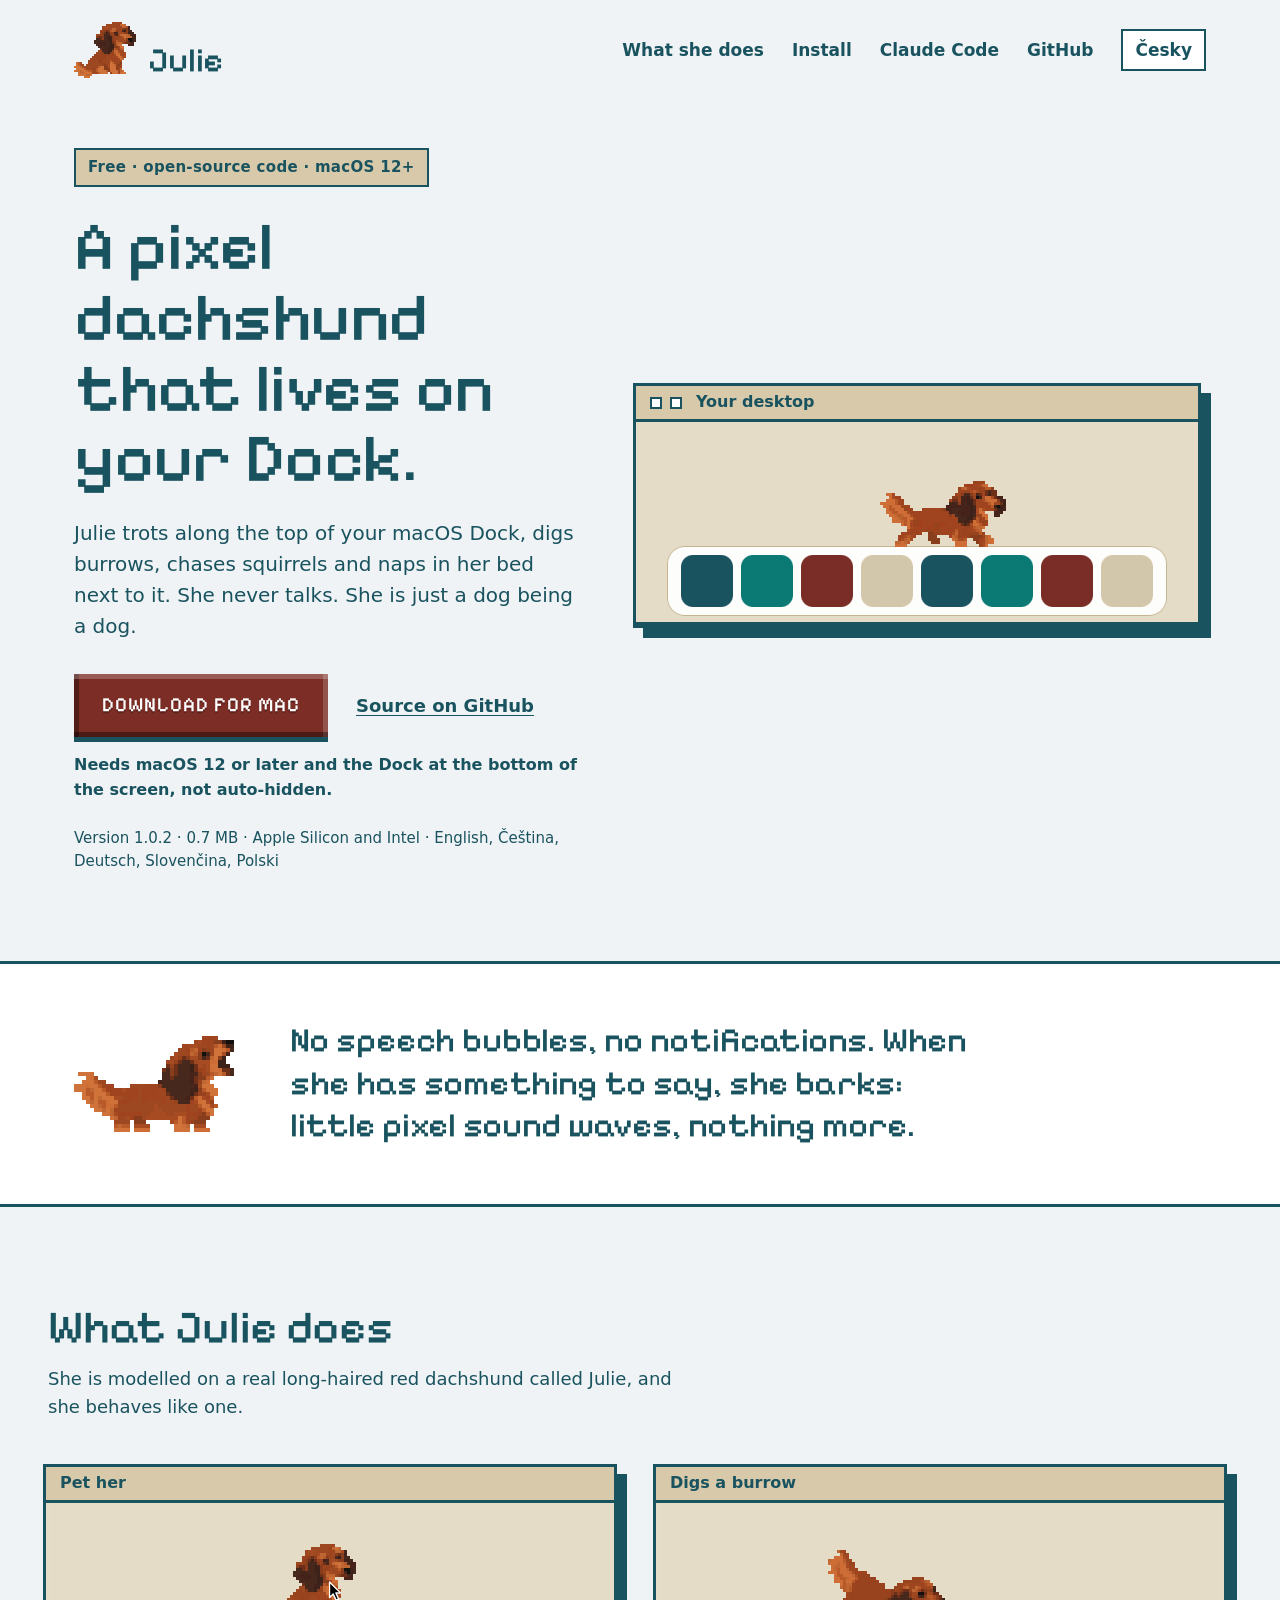
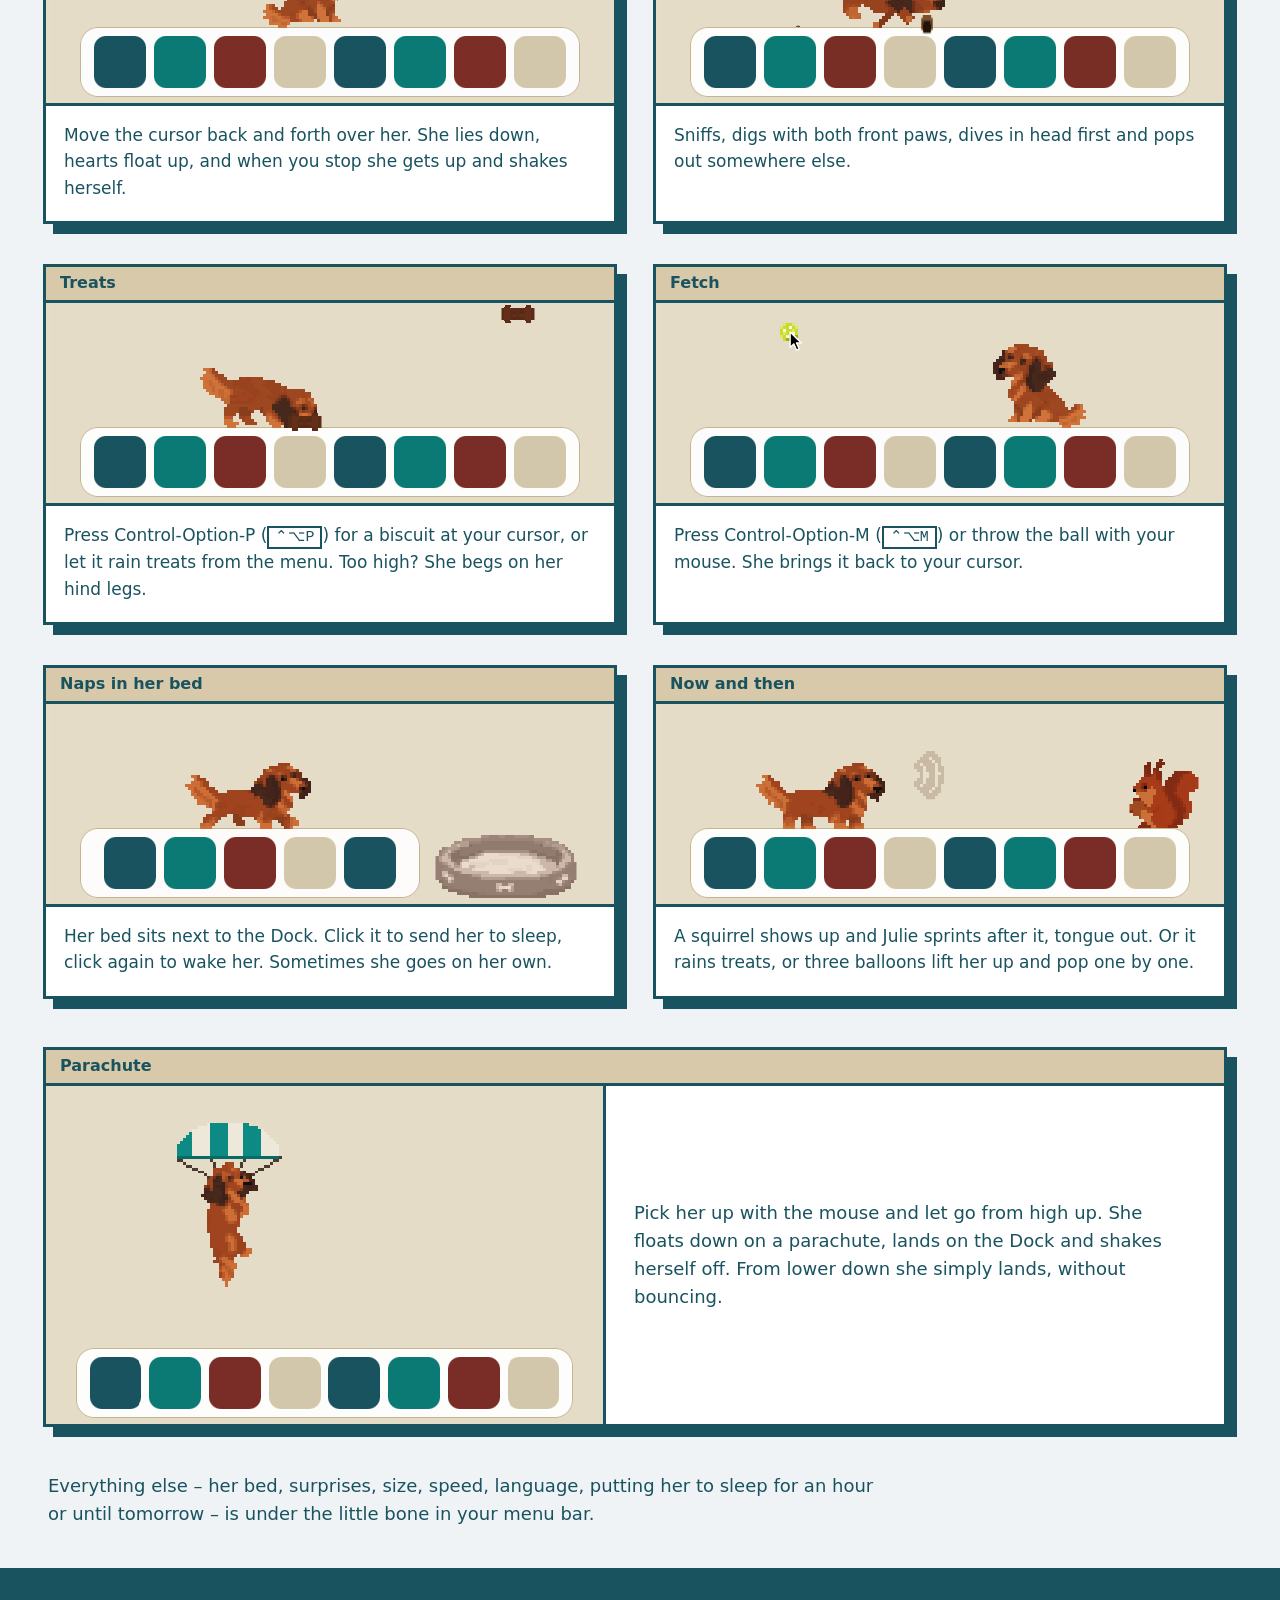
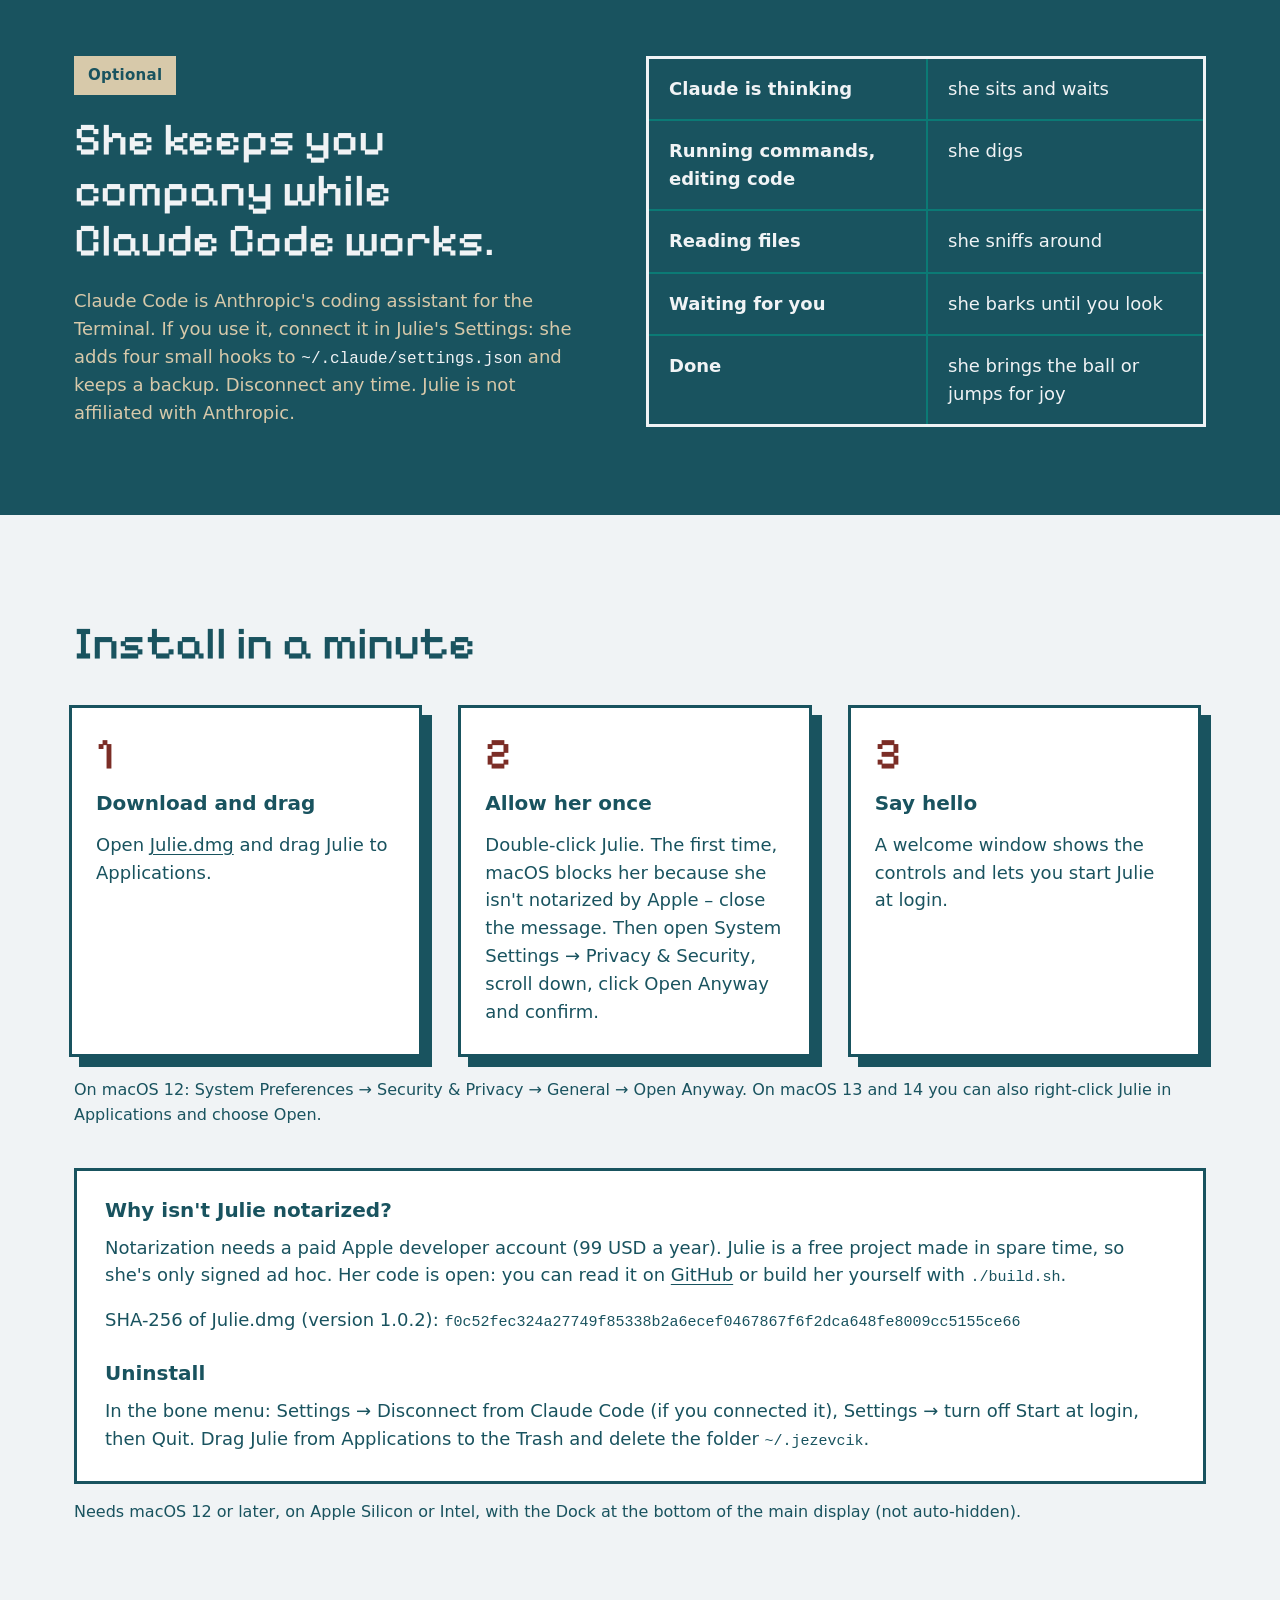
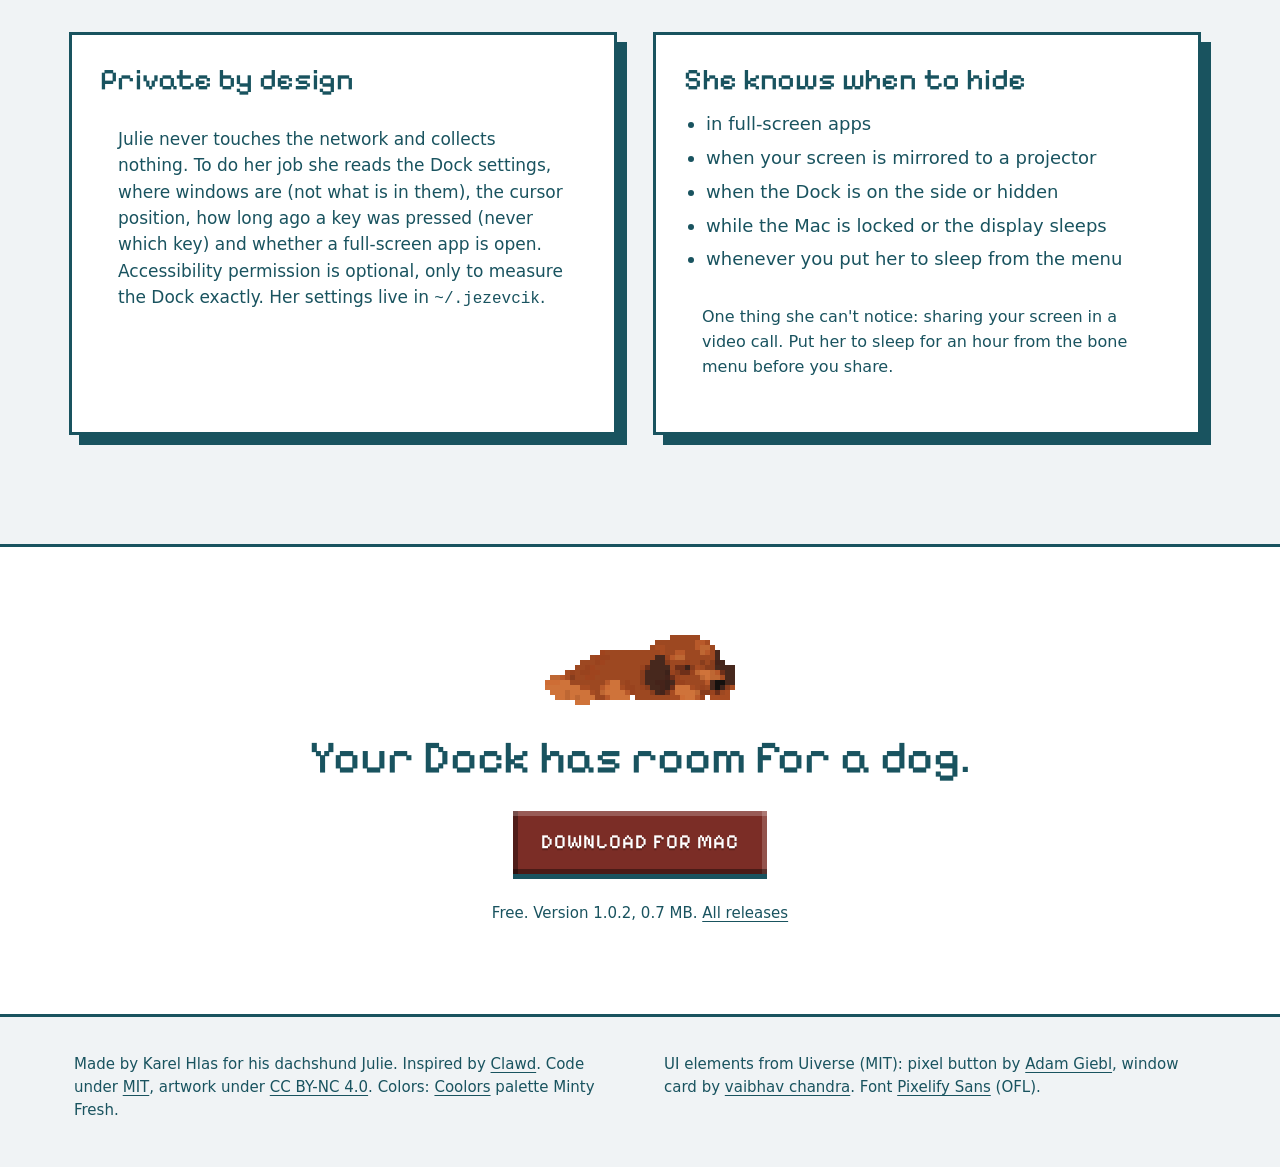
==== commit 63aa9f61: "Web a README na verzi 1.0.2 (0,7 MB, novy SHA-256) Co-Authored-By: Claude <noreply@anthropic.com>" ====
--- a/docs/index.html
+++ b/docs/index.html
@@ -4,7 +4,7 @@
 <meta charset="utf-8">
 <meta name="viewport" content="width=device-width, initial-scale=1">
 <title>Julie – a free pixel dachshund desktop pet for your Mac Dock</title>
-<meta name="description" content="Julie is a free, open-source desktop pet for macOS: a pixel-art dachshund who walks on your Dock, digs burrows, fetches, chases squirrels and naps in her bed. Reacts to Claude Code. 0.9 MB, no network.">
+<meta name="description" content="Julie is a free desktop pet for macOS with open-source code: a pixel-art dachshund who walks on your Dock, digs burrows, fetches, chases squirrels and naps in her bed. Reacts to Claude Code. 0.7 MB, no network.">
 <link rel="canonical" href="https://hlaska18.github.io/Julie/">
 <link rel="alternate" hreflang="en" href="https://hlaska18.github.io/Julie/">
 <link rel="alternate" hreflang="cs" href="https://hlaska18.github.io/Julie/cs/">
@@ -34,8 +34,8 @@
   "description": "A free pixel-art dachshund desktop pet with open-source code that walks on the macOS Dock.",
   "applicationCategory": "DesktopEnhancementApplication",
   "operatingSystem": "macOS 12 or later",
-  "softwareVersion": "1.0.1",
-  "fileSize": "0.9 MB",
+  "softwareVersion": "1.0.2",
+  "fileSize": "0.7 MB",
   "downloadUrl": "https://github.com/hlaska18/Julie/releases/latest/download/Julie.dmg",
   "url": "https://hlaska18.github.io/Julie/",
   "image": "https://hlaska18.github.io/Julie/img/og.png",
@@ -78,7 +78,7 @@
 <a href="https://github.com/hlaska18/Julie"><b>Source on GitHub</b></a>
 </div>
 <p class="need">Needs macOS 12 or later and the Dock at the bottom of the screen, not auto-hidden.</p>
-<p class="meta">Version 1.0.1 · 0.9 MB · Apple Silicon and Intel · English, Čeština, Deutsch, Slovenčina, Polski</p>
+<p class="meta">Version 1.0.2 · 0.7 MB · Apple Silicon and Intel · English, Čeština, Deutsch, Slovenčina, Polski</p>
 </div>
 <div class="hero-art">
 <div class="win">
@@ -216,7 +216,7 @@
 <div class="why">
 <h3>Why isn't Julie notarized?</h3>
 <p>Notarization needs a paid Apple developer account (99 USD a year). Julie is a free project made in spare time, so she's only signed ad hoc. Her code is open: you can read it on <a href="https://github.com/hlaska18/Julie">GitHub</a> or build her yourself with <code>./build.sh</code>.</p>
-<p>SHA-256 of Julie.dmg (version 1.0.1): <code class="hash">19b5a423d64be6616e8eef96284ba46a6a2c6d218e863566c1d0b972d3411979</code></p>
+<p>SHA-256 of Julie.dmg (version 1.0.2): <code class="hash">f0c52fec324a27749f85338b2a6ecef0467867f6f2dca648fe8009cc5155ce66</code></p>
 <h3>Uninstall</h3>
 <p>In the bone menu: Settings → Disconnect from Claude Code (if you connected it), Settings → turn off Start at login, then Quit. Drag Julie from Applications to the Trash and delete the folder <code>~/.jezevcik</code>.</p>
 </div>
@@ -246,7 +246,7 @@
 <img class="px" src="img/spi.png" alt="" width="190" height="70">
 <h2 id="final">Your Dock has room for a dog.</h2>
 <a class="px-btn" href="https://github.com/hlaska18/Julie/releases/latest/download/Julie.dmg">Download for Mac</a>
-<p>Free. Version 1.0.1, 0.9 MB. <a href="https://github.com/hlaska18/Julie/releases">All releases</a></p>
+<p>Free. Version 1.0.2, 0.7 MB. <a href="https://github.com/hlaska18/Julie/releases">All releases</a></p>
 </div>
 </section>
 
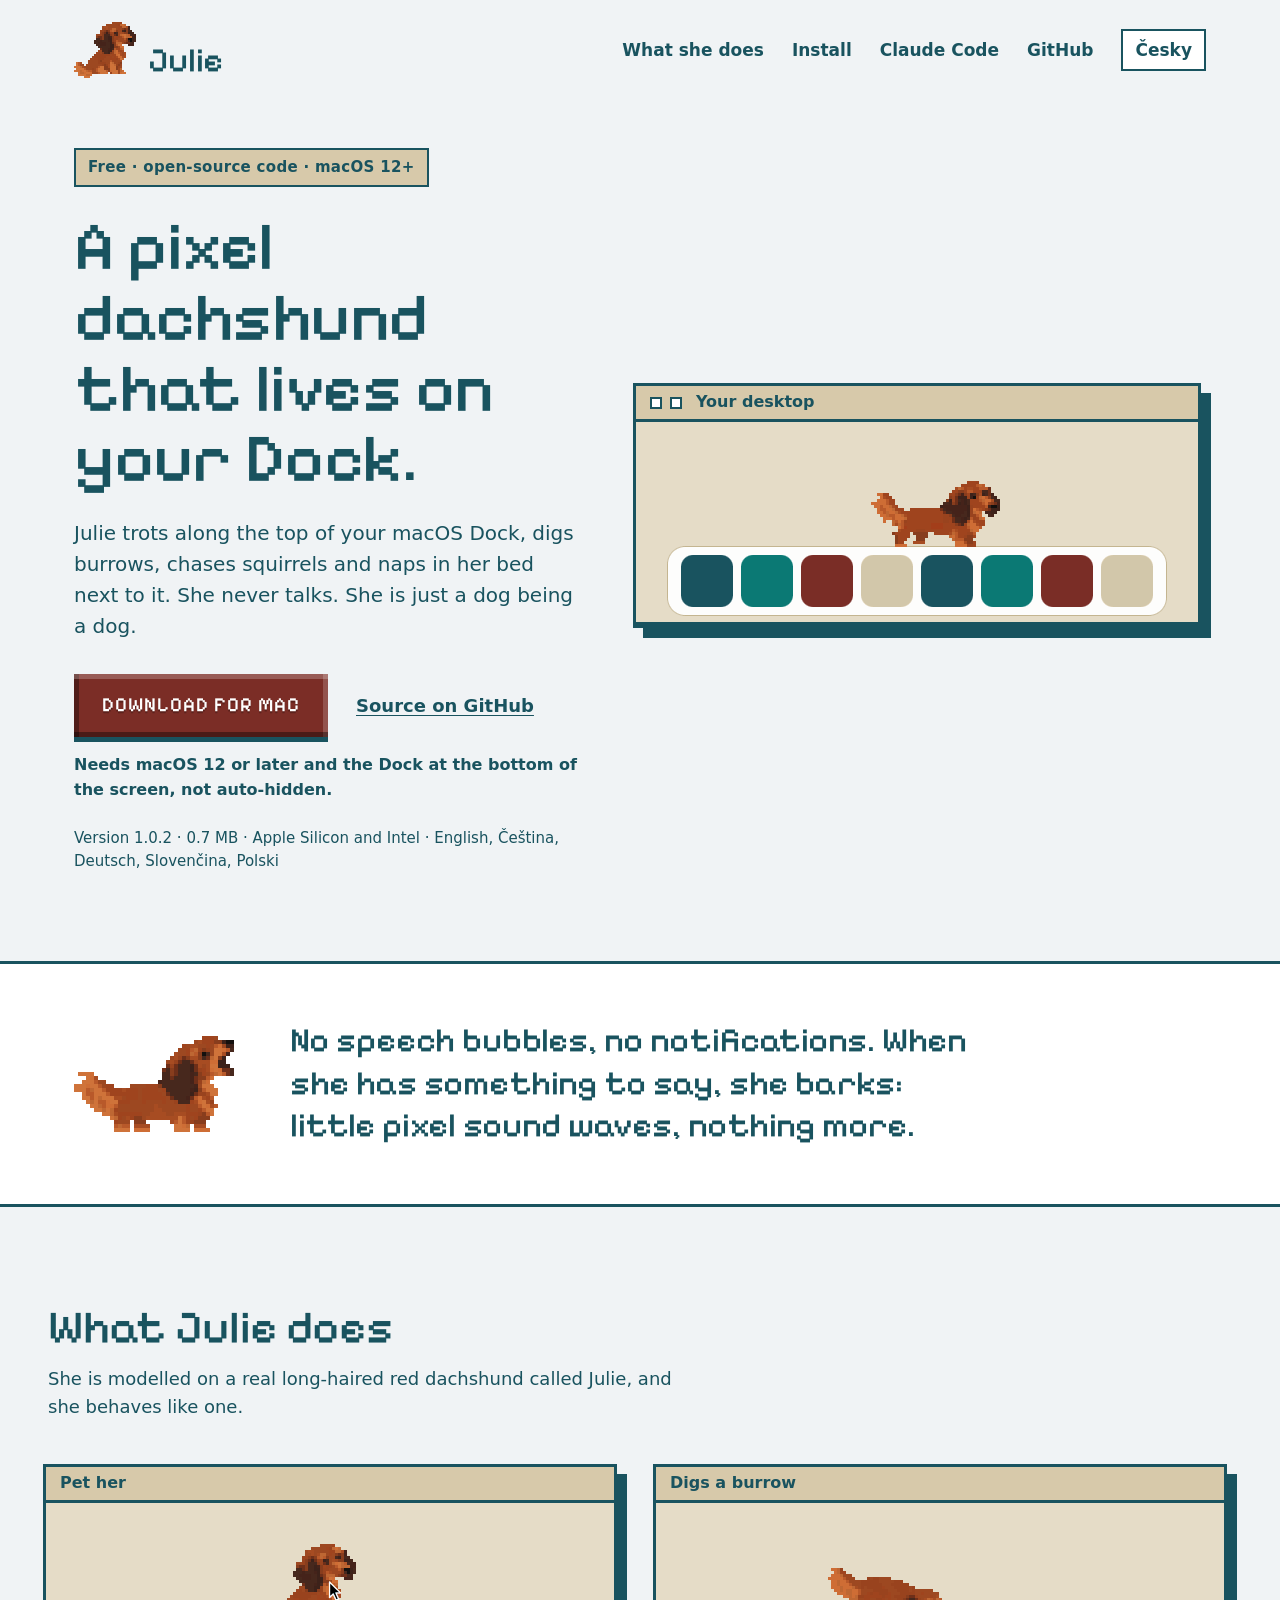
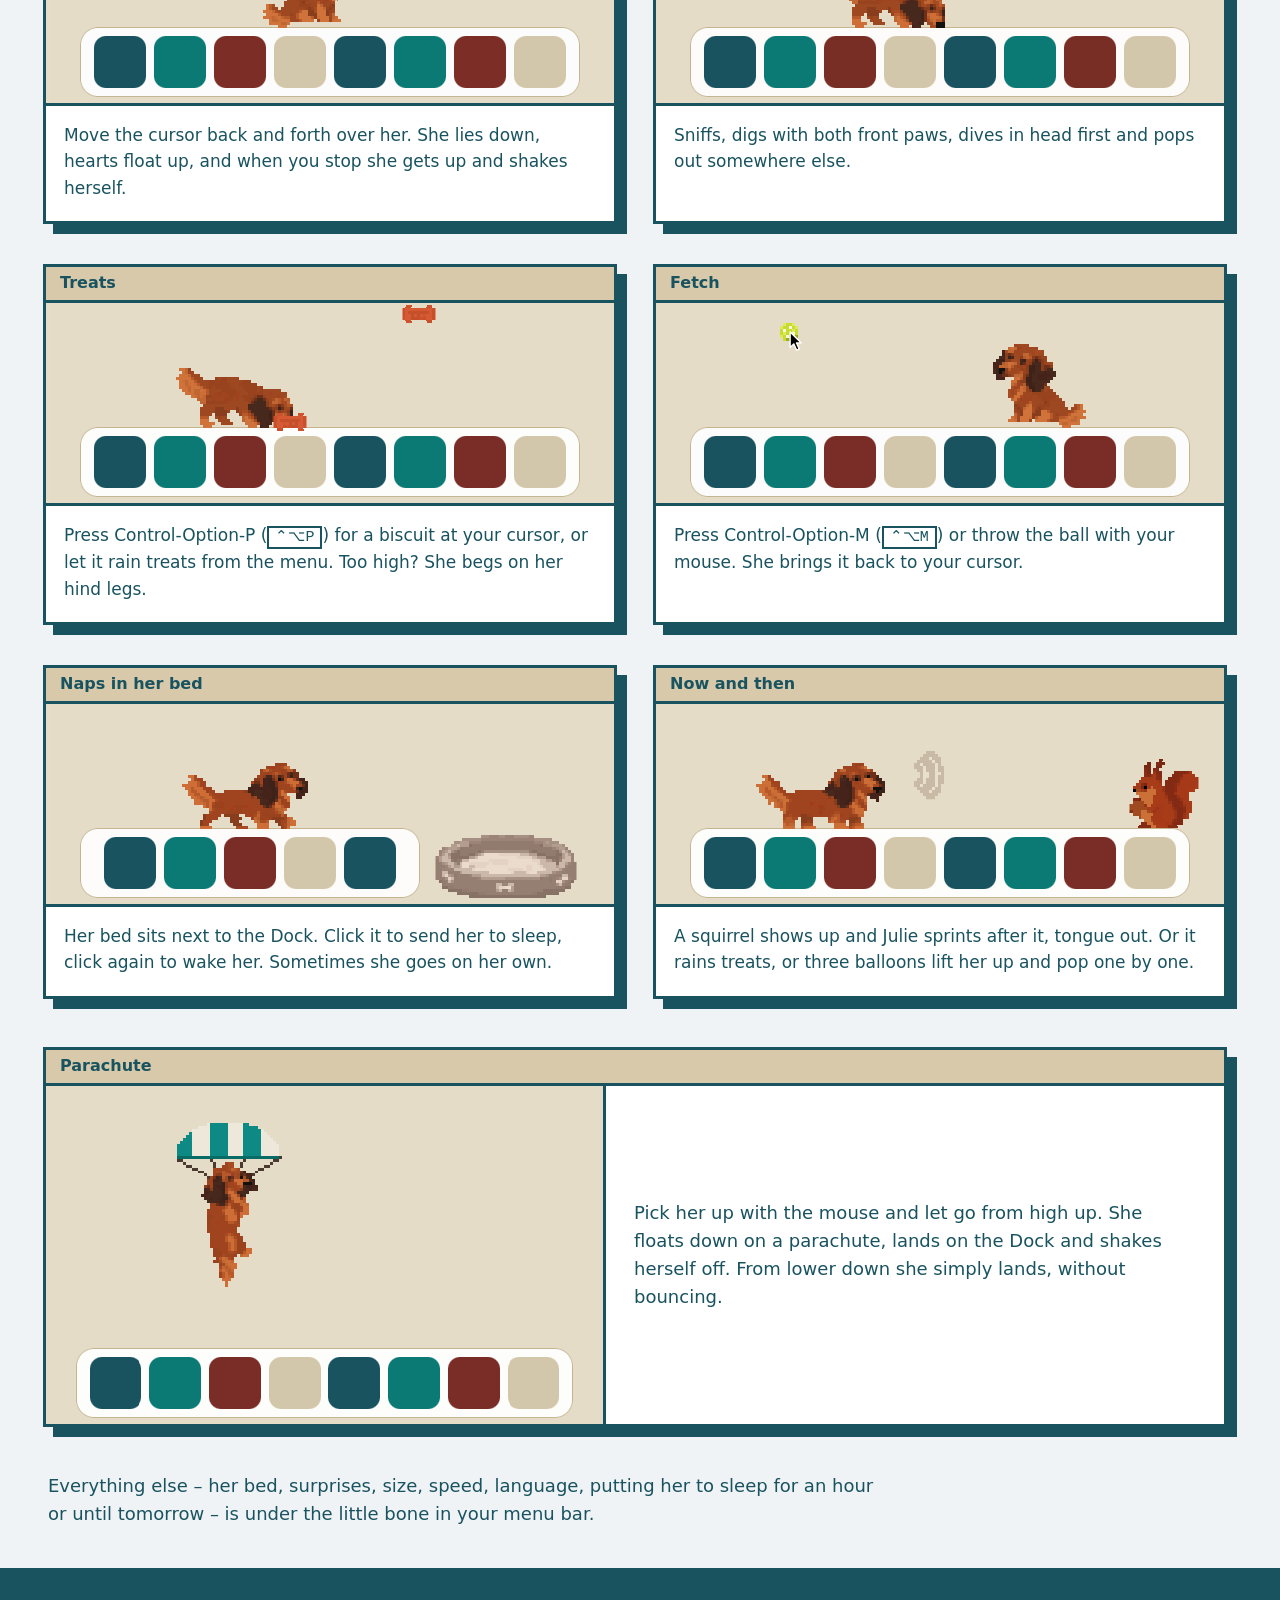
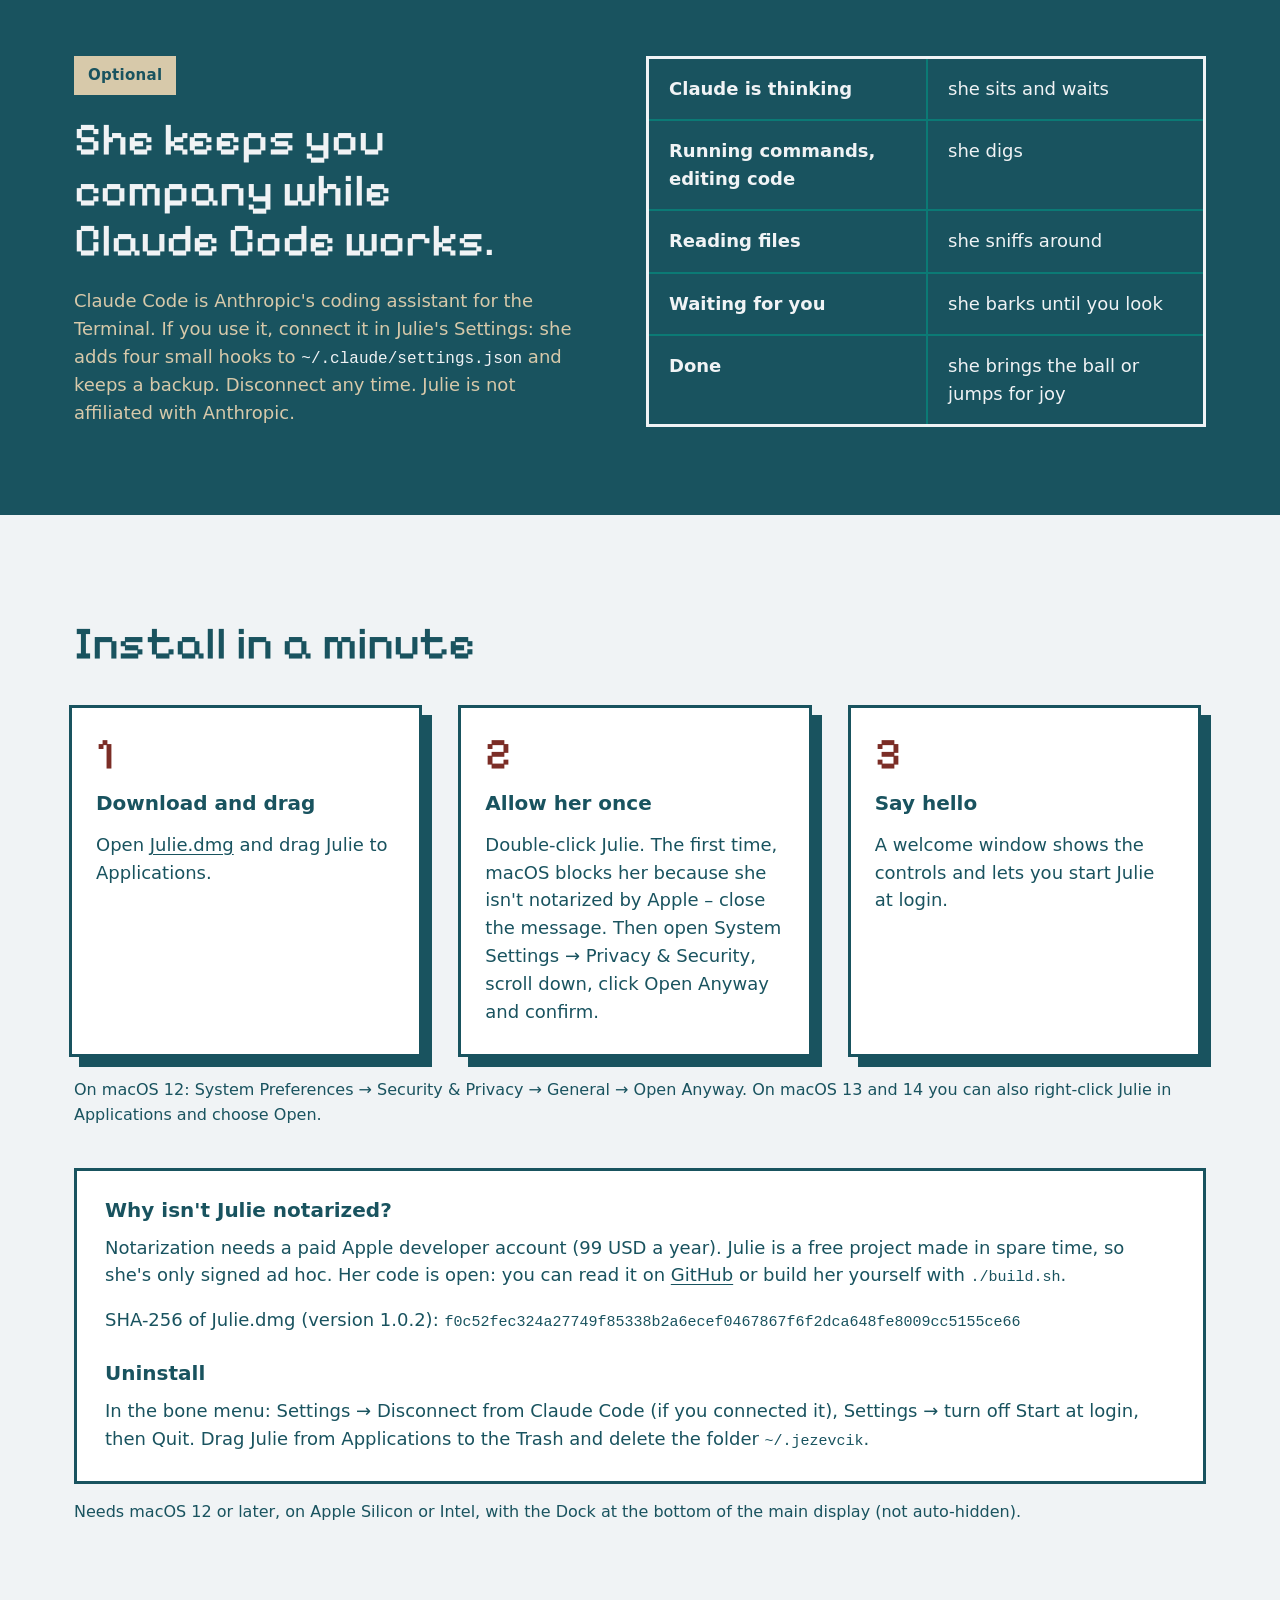
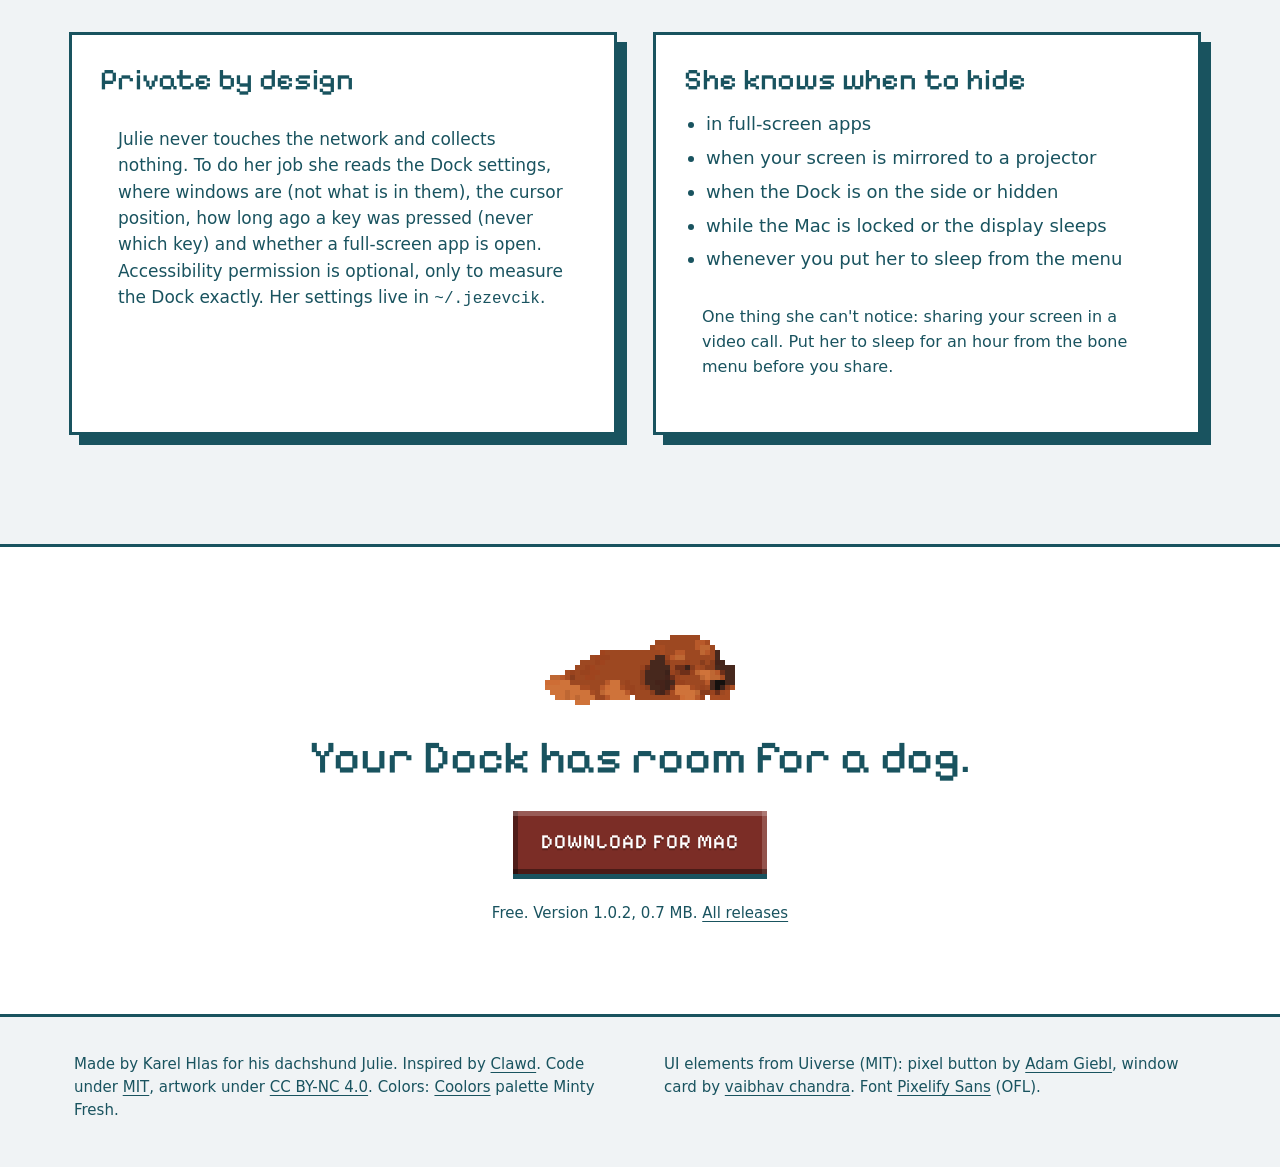
==== commit ab63358c: "Web: overeni v Google Search Console a Bing Webmaster Tools Znacky google-site-verification a msvali" ====
--- a/docs/index.html
+++ b/docs/index.html
@@ -10,6 +10,9 @@
 <link rel="alternate" hreflang="cs" href="https://hlaska18.github.io/Julie/cs/">
 <link rel="alternate" hreflang="x-default" href="https://hlaska18.github.io/Julie/">
 <meta name="theme-color" content="#F0F3F5">
+<!-- ověření v Google Search Console a Bing Webmaster Tools (13. 10. 2026) – nemazat, jinak ověření zanikne -->
+<meta name="google-site-verification" content="b3gBn9KOBmaV9OnDVO8tB5TjuzC4PPAw2UcH6f3WHR4">
+<meta name="msvalidate.01" content="115015E867D61E48DB2F1C2B3B23E947">
 <link rel="icon" type="image/png" sizes="32x32" href="img/favicon-32.png">
 <link rel="apple-touch-icon" href="img/apple-touch-icon.png">
 <meta property="og:type" content="website">
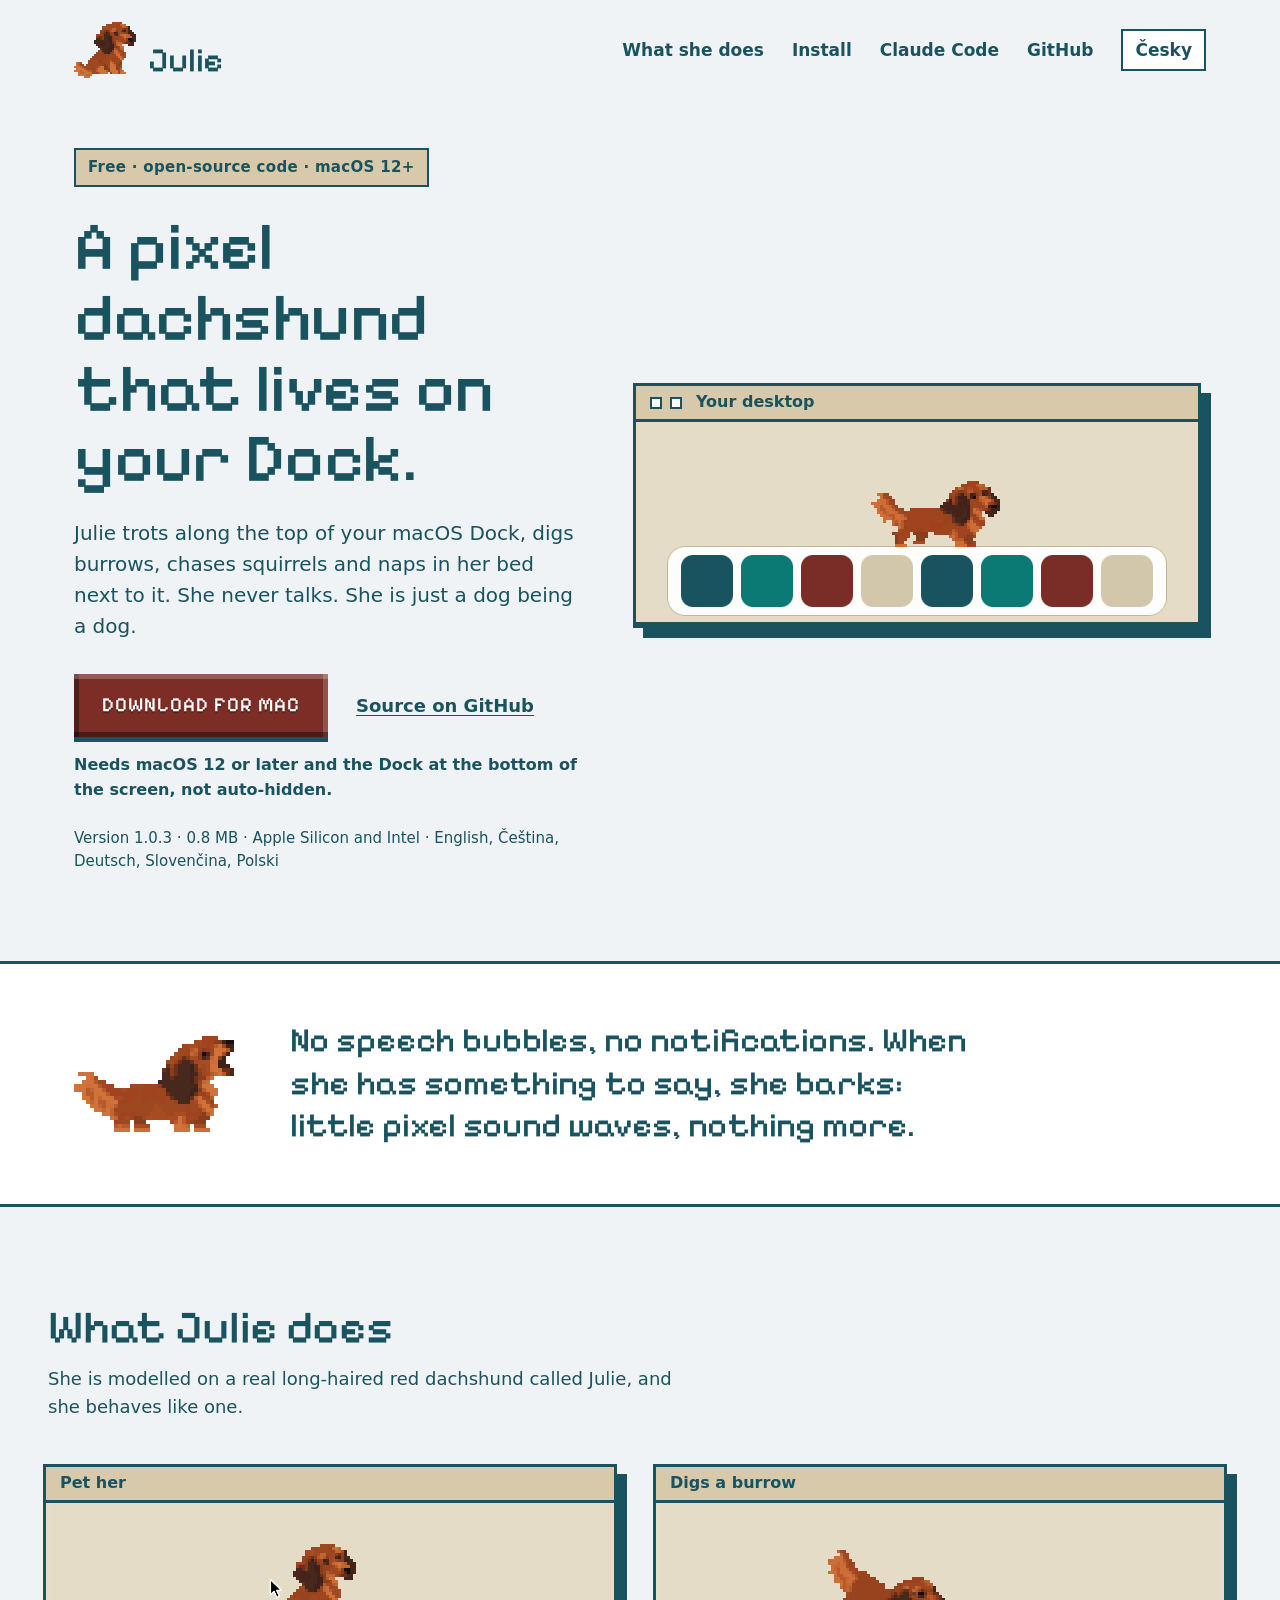
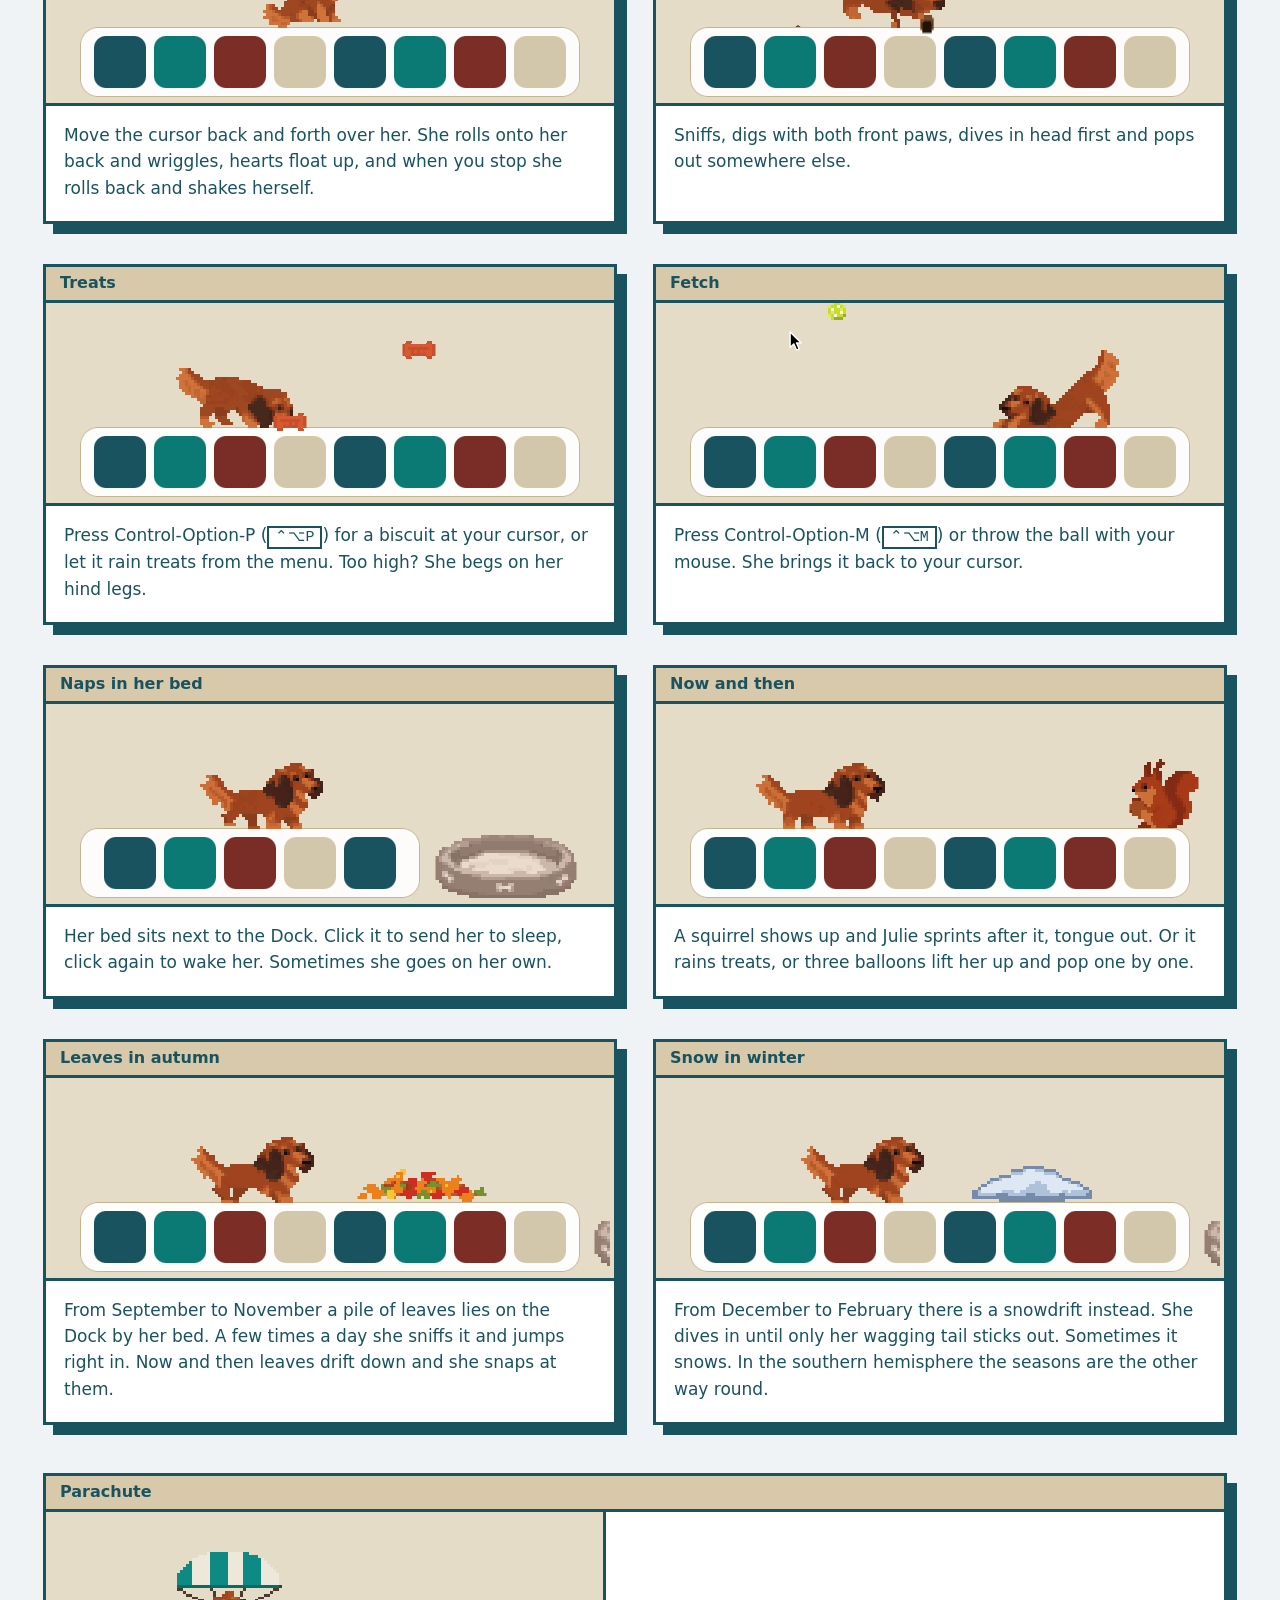
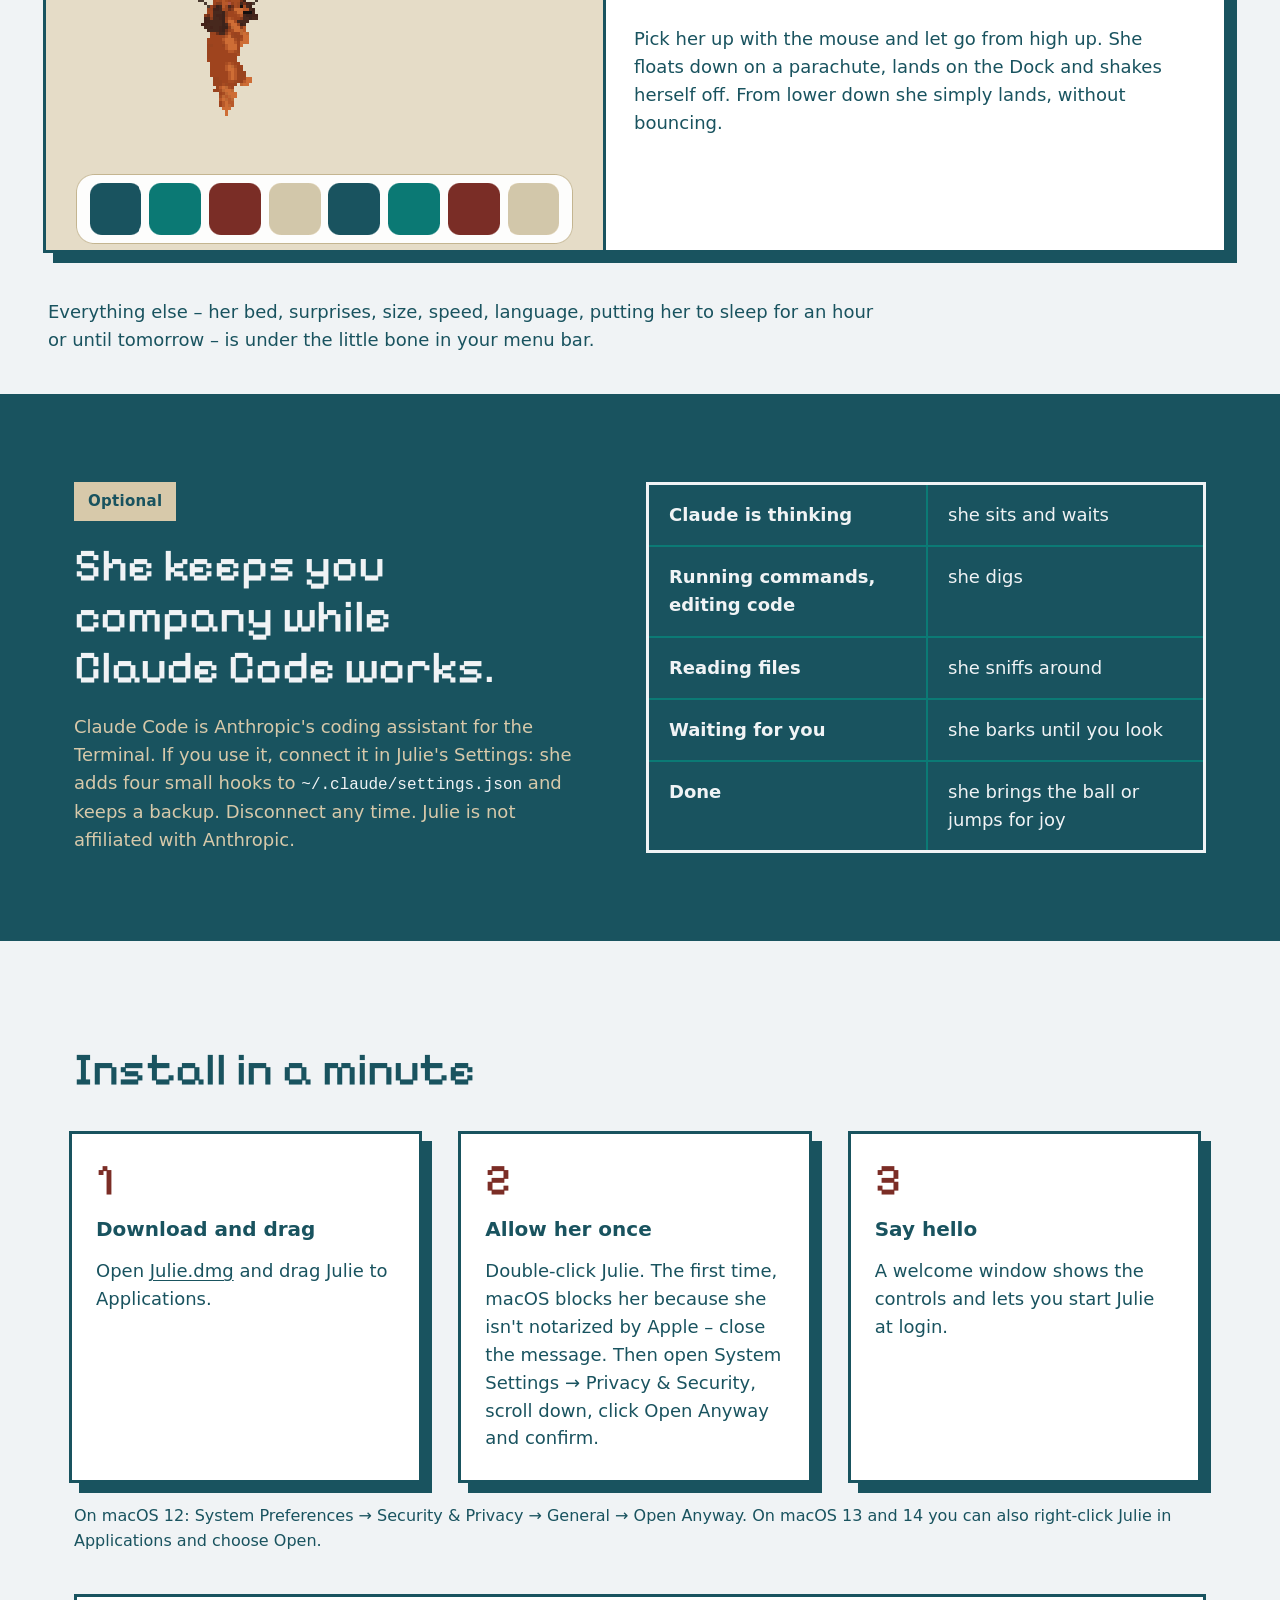
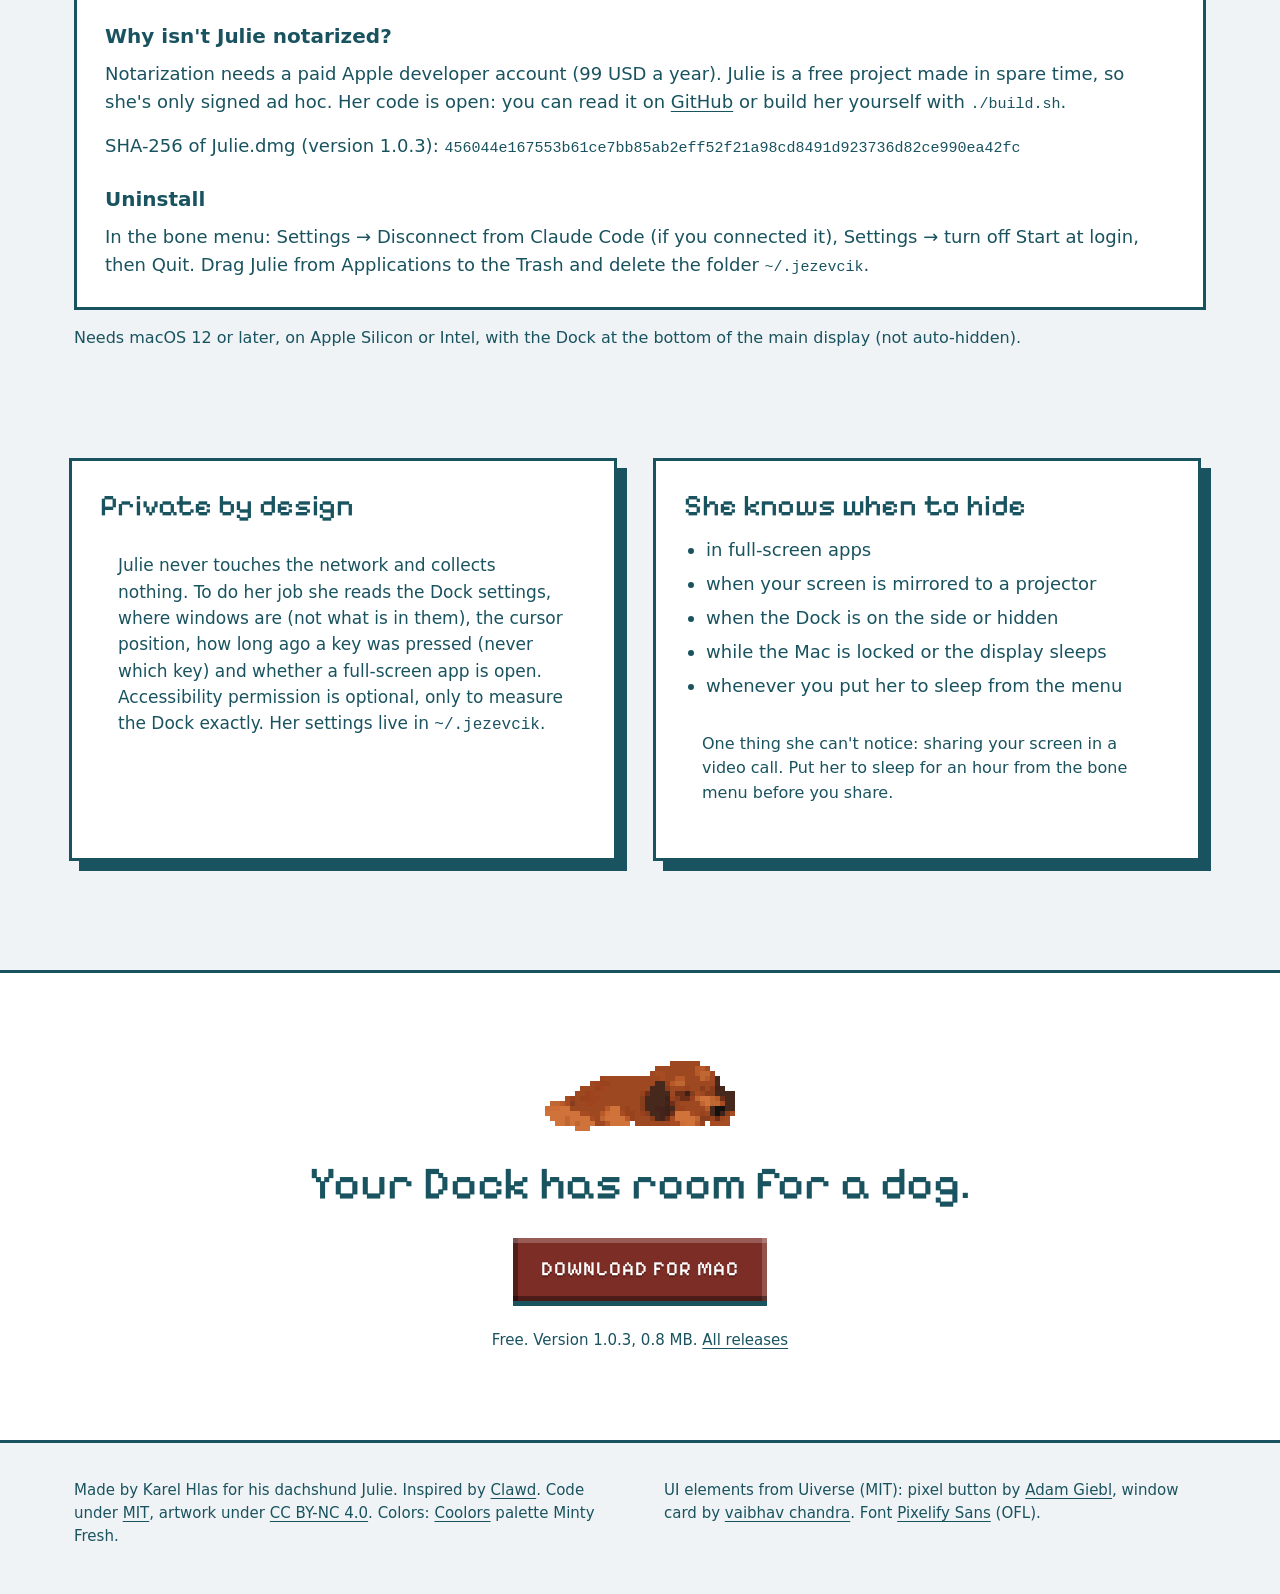
==== commit 552d634e: "Web a README na verzi 1.0.3 (0,8 MB, novy SHA-256) Na webu nove karty Listi na podzim a Snih v zime " ====
--- a/docs/index.html
+++ b/docs/index.html
@@ -4,7 +4,7 @@
 <meta charset="utf-8">
 <meta name="viewport" content="width=device-width, initial-scale=1">
 <title>Julie – a free pixel dachshund desktop pet for your Mac Dock</title>
-<meta name="description" content="Julie is a free desktop pet for macOS with open-source code: a pixel-art dachshund who walks on your Dock, digs burrows, fetches, chases squirrels and naps in her bed. Reacts to Claude Code. 0.7 MB, no network.">
+<meta name="description" content="Julie is a free desktop pet for macOS with open-source code: a pixel-art dachshund who walks on your Dock, digs burrows, fetches, chases squirrels and naps in her bed. Reacts to Claude Code. 0.8 MB, no network.">
 <link rel="canonical" href="https://hlaska18.github.io/Julie/">
 <link rel="alternate" hreflang="en" href="https://hlaska18.github.io/Julie/">
 <link rel="alternate" hreflang="cs" href="https://hlaska18.github.io/Julie/cs/">
@@ -37,8 +37,8 @@
   "description": "A free pixel-art dachshund desktop pet with open-source code that walks on the macOS Dock.",
   "applicationCategory": "DesktopEnhancementApplication",
   "operatingSystem": "macOS 12 or later",
-  "softwareVersion": "1.0.2",
-  "fileSize": "0.7 MB",
+  "softwareVersion": "1.0.3",
+  "fileSize": "0.8 MB",
   "downloadUrl": "https://github.com/hlaska18/Julie/releases/latest/download/Julie.dmg",
   "url": "https://hlaska18.github.io/Julie/",
   "image": "https://hlaska18.github.io/Julie/img/og.png",
@@ -81,7 +81,7 @@
 <a href="https://github.com/hlaska18/Julie"><b>Source on GitHub</b></a>
 </div>
 <p class="need">Needs macOS 12 or later and the Dock at the bottom of the screen, not auto-hidden.</p>
-<p class="meta">Version 1.0.2 · 0.7 MB · Apple Silicon and Intel · English, Čeština, Deutsch, Slovenčina, Polski</p>
+<p class="meta">Version 1.0.3 · 0.8 MB · Apple Silicon and Intel · English, Čeština, Deutsch, Slovenčina, Polski</p>
 </div>
 <div class="hero-art">
 <div class="win">
@@ -113,10 +113,10 @@
 <div class="shot">
 <picture>
 <source srcset="ukazky/hlazeni.png" media="(prefers-reduced-motion: reduce)">
-<img class="px" src="ukazky/hlazeni.gif" width="560" height="200" loading="lazy" alt="The cursor strokes Julie's back; she lies down, little hearts float up, and afterwards she gets up and shakes herself">
-</picture>
-</div>
-<p>Move the cursor back and forth over her. She lies down, hearts float up, and when you stop she gets up and shakes herself.</p>
+<img class="px" src="ukazky/hlazeni.gif" width="560" height="200" loading="lazy" alt="The cursor strokes Julie's back; she rolls onto her back with her paws in the air, little hearts float up, and afterwards she gets up and shakes herself">
+</picture>
+</div>
+<p>Move the cursor back and forth over her. She rolls onto her back and wriggles, hearts float up, and when you stop she rolls back and shakes herself.</p>
 </article>
 
 <article class="win">
@@ -172,6 +172,28 @@
 </picture>
 </div>
 <p>A squirrel shows up and Julie sprints after it, tongue out. Or it rains treats, or three balloons lift her up and pop one by one.</p>
+</article>
+
+<article class="win">
+<h3 class="bar">Leaves in autumn</h3>
+<div class="shot">
+<picture>
+<source srcset="ukazky/listi.png" media="(prefers-reduced-motion: reduce)">
+<img class="px" src="ukazky/listi.gif" width="560" height="200" loading="lazy" alt="Julie walks to a pile of colourful leaves on the Dock, sniffs it, jumps in so the leaves fly up, then hops out and shakes herself">
+</picture>
+</div>
+<p>From September to November a pile of leaves lies on the Dock by her bed. A few times a day she sniffs it and jumps right in. Now and then leaves drift down and she snaps at them.</p>
+</article>
+
+<article class="win">
+<h3 class="bar">Snow in winter</h3>
+<div class="shot">
+<picture>
+<source srcset="ukazky/zavej.png" media="(prefers-reduced-motion: reduce)">
+<img class="px" src="ukazky/zavej.gif" width="560" height="200" loading="lazy" alt="Julie dives head first into a snowdrift on the Dock until only her wagging tail sticks out, then climbs out and shakes off the snow">
+</picture>
+</div>
+<p>From December to February there is a snowdrift instead. She dives in until only her wagging tail sticks out. Sometimes it snows. In the southern hemisphere the seasons are the other way round.</p>
 </article>
 </div>
 
@@ -219,7 +241,7 @@
 <div class="why">
 <h3>Why isn't Julie notarized?</h3>
 <p>Notarization needs a paid Apple developer account (99 USD a year). Julie is a free project made in spare time, so she's only signed ad hoc. Her code is open: you can read it on <a href="https://github.com/hlaska18/Julie">GitHub</a> or build her yourself with <code>./build.sh</code>.</p>
-<p>SHA-256 of Julie.dmg (version 1.0.2): <code class="hash">f0c52fec324a27749f85338b2a6ecef0467867f6f2dca648fe8009cc5155ce66</code></p>
+<p>SHA-256 of Julie.dmg (version 1.0.3): <code class="hash">456044e167553b61ce7bb85ab2eff52f21a98cd8491d923736d82ce990ea42fc</code></p>
 <h3>Uninstall</h3>
 <p>In the bone menu: Settings → Disconnect from Claude Code (if you connected it), Settings → turn off Start at login, then Quit. Drag Julie from Applications to the Trash and delete the folder <code>~/.jezevcik</code>.</p>
 </div>
@@ -249,7 +271,7 @@
 <img class="px" src="img/spi.png" alt="" width="190" height="70">
 <h2 id="final">Your Dock has room for a dog.</h2>
 <a class="px-btn" href="https://github.com/hlaska18/Julie/releases/latest/download/Julie.dmg">Download for Mac</a>
-<p>Free. Version 1.0.2, 0.7 MB. <a href="https://github.com/hlaska18/Julie/releases">All releases</a></p>
+<p>Free. Version 1.0.3, 0.8 MB. <a href="https://github.com/hlaska18/Julie/releases">All releases</a></p>
 </div>
 </section>
 
